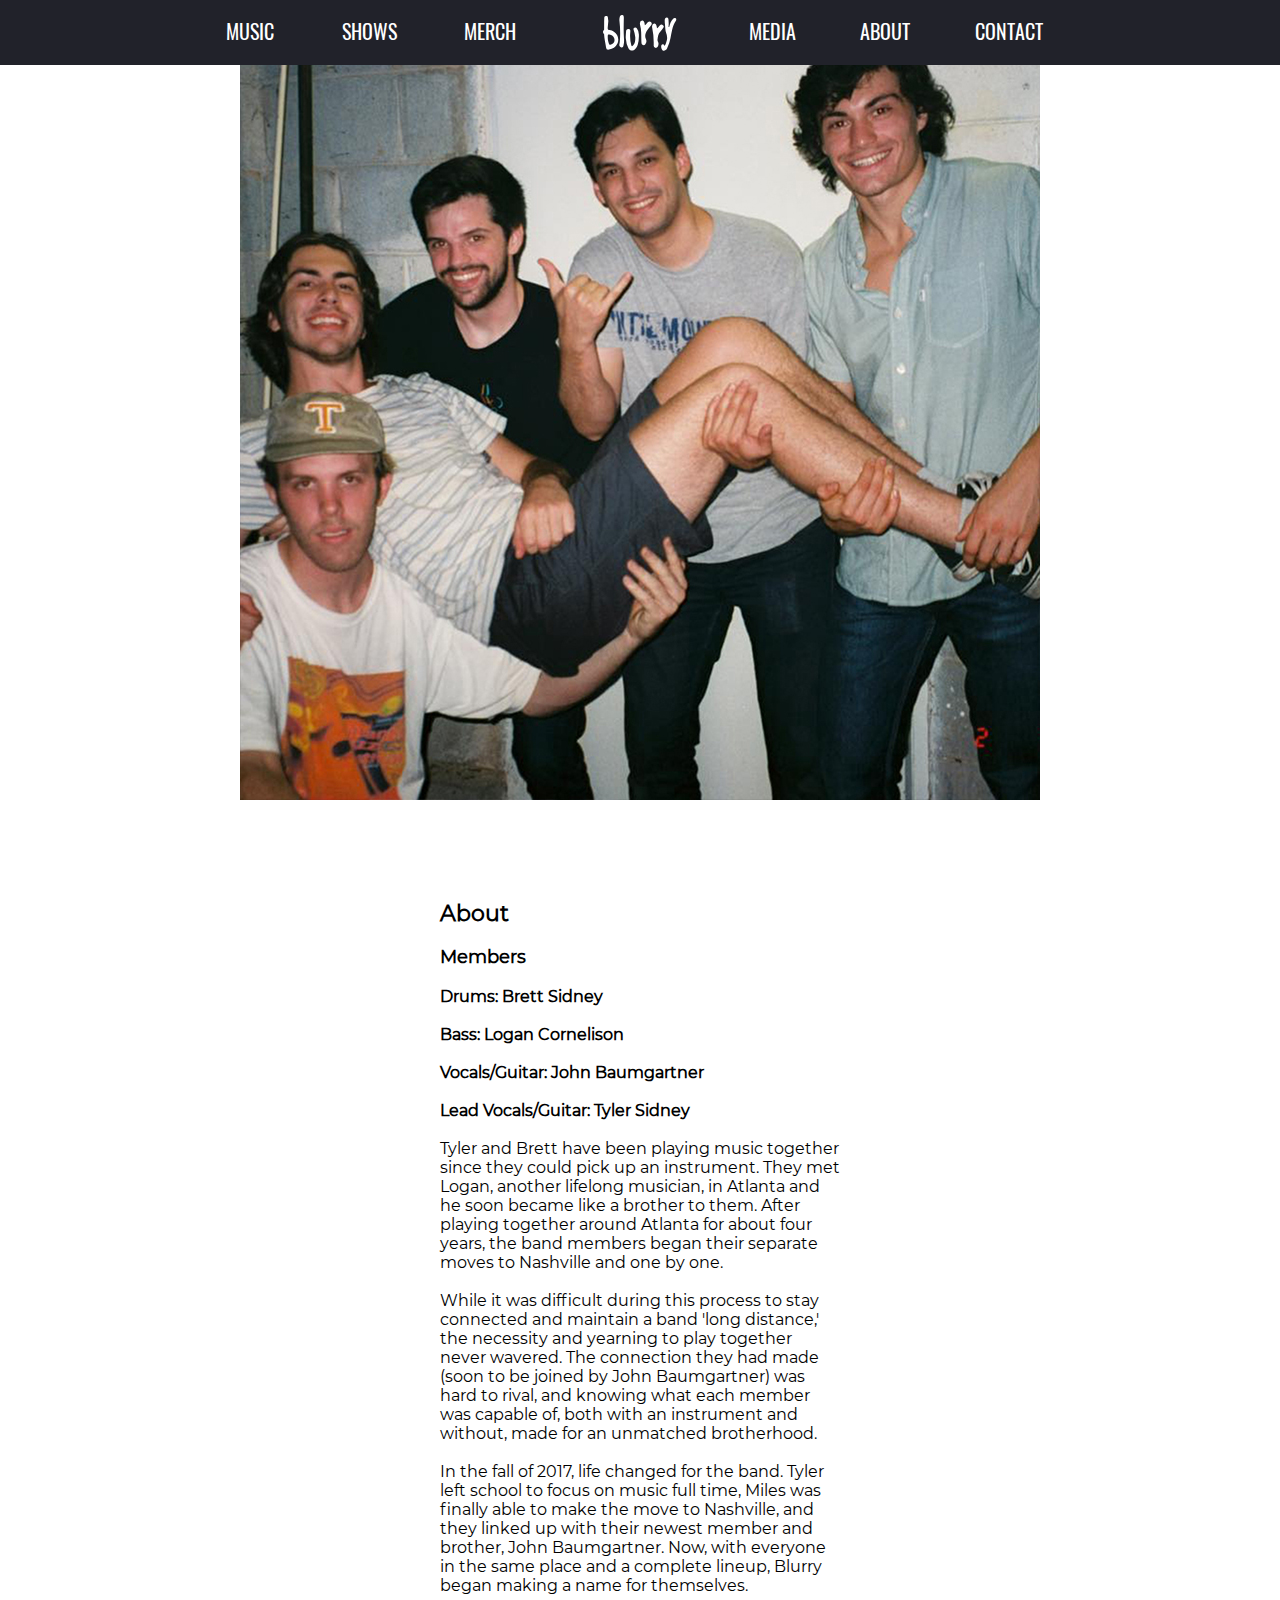
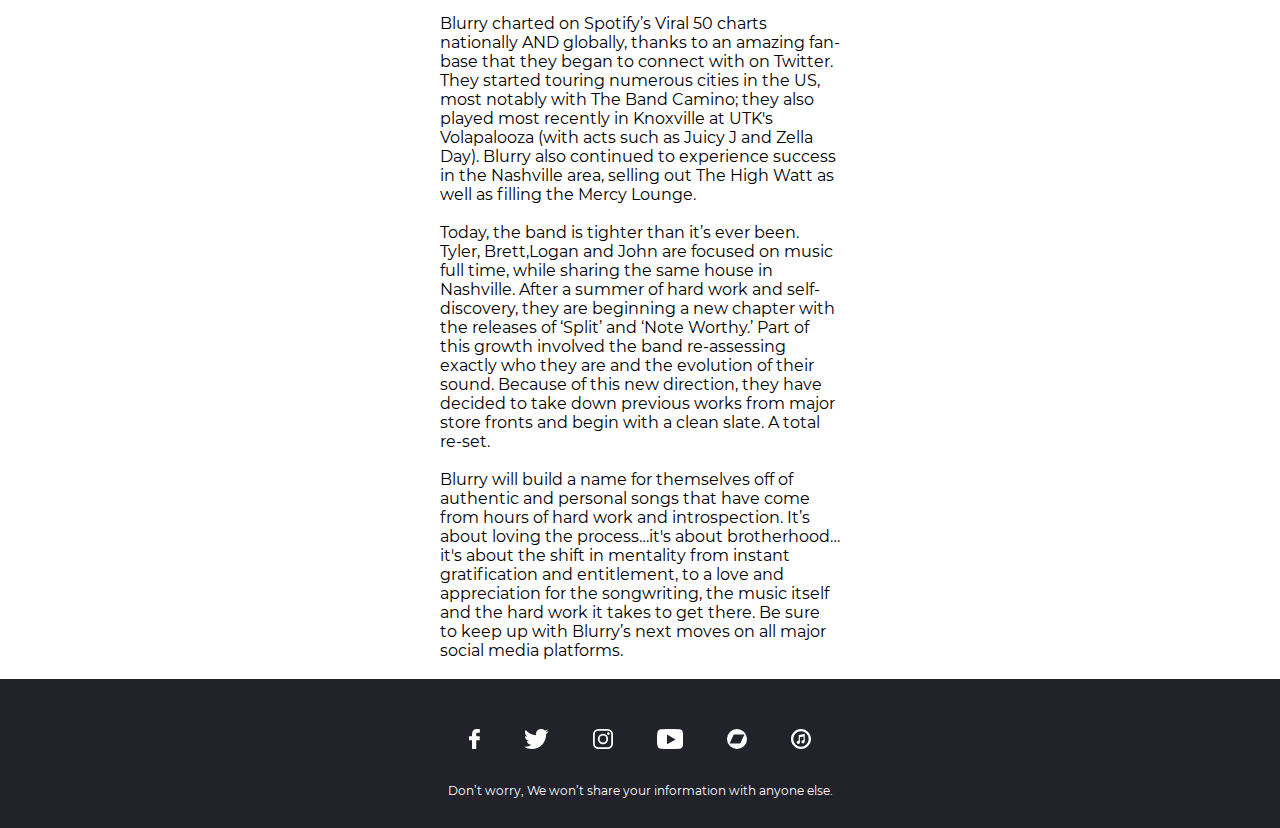
==== about.html @ f3c4423b "JPG" ====
<head>
    <meta charset="utf-8">
    <meta http-equiv="X-UA-Compatible" content="IE=edge">
    <title>BLURRY</title>
    <meta name="description" content="">
    <meta name="viewport" content="width=device-width, initial-scale=1">
    <link rel="stylesheet" href="styleAbout.css">
    <link rel="apple-touch-icon" sizes="180x180" href="/apple-touch-icon.png">
    <link rel="icon" type="image/png" sizes="32x32" href="/favicon-32x32.png">
    <link rel="icon" type="image/png" sizes="16x16" href="/favicon-16x16.png">
    <link rel="manifest" href="/site.webmanifest">
    <link rel="mask-icon" href="/safari-pinned-tab.svg" color="#5bbad5">
    <meta name="msapplication-TileColor" content="#da532c">
    <meta name="theme-color" content="#ffffff">
</head>
<body>
    <div id="shell">
        <div id="navBar">
            <div id="navBarShell">
            <a href="https://blurry.jordancostley.info/">
               <svg xmlns="http://www.w3.org/2000/svg" id="blurryLogo" viewBox="0 0 52.42 25.563">
                <path d="M573.726,54.28c-1.177-.135-1.419-.662-1.35-1.593.116-1.578.287-3.151.451-4.883-.107-.788-.234-1.724-.361-2.661s-.824-.934-1.5-.891a1.094,1.094,0,0,0-1.047,1.124c-.173,2.873-.088,5.753-.123,8.632a1.905,1.905,0,0,0-.033,3.07c.117,3.184.945,6.394,1.423,9.586a1.721,1.721,0,0,0,2.125,1.522,7.633,7.633,0,0,0,5.953-4.06A6.906,6.906,0,0,0,573.726,54.28Zm.588,10.392c-.6.159-.9.009-1.057-.586a19.676,19.676,0,0,1-.689-2.557,16.763,16.763,0,0,1-.175-2.409c-.017-1.91.163-2.039,1.886-1.484a4.144,4.144,0,0,1,2.987,3.749C577.208,63.157,576.293,64.148,574.314,64.672Zm46.712-16.944c-2.532,3.663-2.789,8-3.743,12.155a30,30,0,0,1-2.484,7.59c-.7,1.308-2.115,1.923-3.094,1.375-.928-.52-1.455-2.963-.851-3.925a1.024,1.024,0,0,1,1.891.2c.129.56.357.509.639.079a10.072,10.072,0,0,0,.961-2.5c.185-.656.154-.461.461-1.844a8.946,8.946,0,0,0-.635-4.463c-.7-2.08-.636-4.206-.868-6.314a17.9,17.9,0,0,1-.141-3.129c.057-.849.486-1.619,1.51-1.619.977,0,1.072.838,1.172,1.529.113.781.076,1.582.137,2.372a21.693,21.693,0,0,1-.1,2.4c.011.162-.017.5.286.495.1,0,.221-.3.269-.48.527-1.954,1.053-3.9,2.569-5.387.585-.573,1.279-.927,1.982-.4C621.662,46.375,621.446,47.12,621.026,47.728Zm-26.359,9.967A22.771,22.771,0,0,1,593.8,65a6.867,6.867,0,0,1-1.726,2.881c-1.723,1.691-3.859,1.372-4.963-.841a15.465,15.465,0,0,1-1.725-6.329c-.319-1.431.031-3.393.1-5.352.039-1.2.622-1.976,1.93-1.806,1.389.181,1.147,1.3,1.1,2.215a26.076,26.076,0,0,0,.73,9.341c.09.287.214.712.527.669a1.553,1.553,0,0,0,.835-.585c1.416-1.72,1.52-3.771,1.485-5.875a21.841,21.841,0,0,0-1.183-5.053c-.159-.621-.239-1.322.5-1.678a1.452,1.452,0,0,1,1.868.6A7.074,7.074,0,0,1,594.667,57.695Zm8.756-8.95c.725.665.483,1.366.024,1.984a34.566,34.566,0,0,0-3.185,4.191c-.908,1.735-1.557,3.655-.59,5.717a3.547,3.547,0,0,1-.524,3.887,1.331,1.331,0,0,1-1.518.465,1.5,1.5,0,0,1-1.05-1.2,15.478,15.478,0,0,1-.137-1.75c-.128-3.847.133-7.729-.946-11.5a3.4,3.4,0,0,1-.063-1.285,1.779,1.779,0,0,1,1.6-1.782c.969-.1,1.257.705,1.531,1.437a3.162,3.162,0,0,1,.134.518c.086.46.163.922.244,1.384a3.733,3.733,0,0,0,1.332-1.194,6.843,6.843,0,0,1,.944-1.177A1.606,1.606,0,0,1,603.423,48.745Zm4.56,12.365c-.167,1.073.974,2.081.691,3.317-.143.625-.089,1.267-.612,1.813-.492.513-.947,1.036-1.679.751a1.763,1.763,0,0,1-1.116-1.832c.016-.664,0-1.329,0-1.993a50.386,50.386,0,0,0-1.129-10.724,3.146,3.146,0,0,1,.036-1.357,1.726,1.726,0,0,1,1.394-1.538c.838-.129,1.236.512,1.516,1.159a9.106,9.106,0,0,1,.415,1.47c.062.255.079.522.116.784a6.828,6.828,0,0,0,.753-.616c.417-.448.775-.952,1.2-1.393a1.667,1.667,0,0,1,2.5-.017c.723.587.369,1.237-.052,1.824A18.371,18.371,0,0,1,610.1,55.3C608.446,56.915,608.3,59.07,607.983,61.109ZM584,60.29a13.639,13.639,0,0,1-.344,4.917c-.222.741-.421,1.653-1.531,1.441a1.651,1.651,0,0,1-1.383-2.166,31.027,31.027,0,0,0,.426-4.034,74.161,74.161,0,0,0-.436-13,6.879,6.879,0,0,1,.17-2.2c.19-.994.677-1.881,1.849-1.747,1.142.13,1.112,1.154,1.145,2.02C583.808,50.445,583.645,55.365,584,60.29Z" transform="translate(-569 -43.485)"/>
                </svg>
            </a>
            <div id="desktopMenu">
                <div id="menuLeft">
                    <div id="leftMenuItems">
                            <ul class="menuList">
                                    <a href="music.html"><li>Music</li></a>
                                    <a href="shows.html"><li>Shows</li></a>
                                    <a href="merch.html"><li>Merch</li></a>
                                </ul>
                            </div>
                        </div>
                        <div id="logoSpace">.</div>
                        <div id="menuRight">
                            <ul class="menuList">
                            <a href="media.html"><li>Media</li></a>
                            <a href="about.html"><li>About</li></a>
                            <a href="contact.html"><li>Contact</li></a>
                            </ul>
                </div>
                <div id="mobileMenu">
                    <div id="line1"></div>
                    <div id="line2"></div>
                    <div id="line3"></div>
                </div>
                <div id="mobileMenuLinks">
                    <ul class="menuListM" id="menuListMobile">
                            <a href="music.html"><li>Music</li></a>
                            <a href="shows.html"><li>Shows</li></a>
                            <a href="merch.html"><li>Merch</li></a>
                            <a href="media.html"><li>Media</li></a>
                            <a href="about.html"><li>About</li></a>
                            <a href="contact.html" id="menuBottom"><li>Contact</li></a>
                    </ul>
                </div>
                </div>
            </div>
        </div>
        <img src="images/social_6.jpg" id="aboutPhoto">
        <div id="aboutSection">
          <h1>About</h1>
          <br>
          <h2>Members</h2>
          <br>
          <h3>Drums: Brett Sidney</h3>
          <br>
          <h3>Bass: Logan Cornelison</h3>
          <br>
          <h3>Vocals/Guitar: John Baumgartner</h3>
          <br>
          <h3>Lead Vocals/Guitar: Tyler Sidney</h3>
          <br>
          <p>Tyler and Brett have been playing music together since they could pick up an instrument. They met Logan, another lifelong musician, in Atlanta and he soon became like a brother to them. After playing together around Atlanta for about four years, the band members began their separate moves to Nashville and one by one.</p>
          <br>
          <p>While it was difficult during this process to stay connected and maintain a band 'long distance,' the necessity and yearning to play together never wavered. The connection they had made (soon to be joined by John Baumgartner) was hard to rival, and knowing what each member was capable of, both with an instrument and without, made for an unmatched brotherhood.</p>
          <br>
          <p>In the fall of 2017, life changed for the band. Tyler left school to focus on music full time, Miles was finally able to make the move to Nashville, and they linked up with their newest member and brother, John Baumgartner. Now, with everyone in the same place and a complete lineup, Blurry began making a name for themselves.</p>
          <br>
          <p>Blurry charted on Spotify’s Viral 50 charts nationally AND globally, thanks to an amazing fan-base that they began to connect with on Twitter. They started touring numerous cities in the US, most notably with The Band Camino; they also played most recently in Knoxville at UTK's Volapalooza (with acts such as Juicy J and Zella Day). Blurry also continued to experience success in the Nashville area, selling out The High Watt as well as filling the Mercy Lounge.
</p>
          <br>
          <p>Today, the band is tighter than it’s ever been. Tyler, Brett,Logan and John are focused on music full time, while sharing the same house in Nashville. After a summer of hard work and self-discovery, they are beginning a new chapter with the releases of ‘Split’ and ‘Note Worthy.’ Part of this growth involved the band re-assessing exactly who they are and the evolution of their sound.  Because of this new direction, they have decided to take down previous works from major store fronts and begin with a clean slate. A total re-set.</p>
          <br>
          <p>Blurry will build a name for themselves off of authentic and personal songs that have come from hours of hard work and introspection. It’s about loving the process…it's about brotherhood…it's about the shift in mentality from instant gratification and entitlement, to a love and appreciation for the songwriting, the music itself and the hard work it takes to get there. Be sure to keep up with Blurry’s next moves on all major social media platforms.</p>
          <br>
        </div>
        <div id="footerSection">
            <div id="footerSocials">
                <a href="https://www.facebook.com/blurryboysatl/" target="_blank"><svg id="afa76f82-62f0-4f46-834d-415ce65c0c6b" data-name="Capa 1" xmlns="http://www.w3.org/2000/svg" viewBox="0 0 51.97 96.12"><title>facebook-logo</title><path d="M72.09,0,59.62,0c-14,0-23,9.28-23,23.66v10.9H24a2,2,0,0,0-2,2V52.33a2,2,0,0,0,2,2H36.57V94.16a2,2,0,0,0,2,2H54.88a2,2,0,0,0,2-2V54.29H71.5a2,2,0,0,0,2-2V36.52a2,2,0,0,0-2-2H56.84V25.32c0-4.45,1.06-6.7,6.85-6.7h8.4a2,2,0,0,0,2-2V2A2,2,0,0,0,72.09,0Z" transform="translate(-22.08)" fill="#fff"/></svg></a>
                <a href="https://twitter.com/blurryboysatl" target="_blank"><svg id="e661186b-d36e-4428-8019-eec3c278ddd9" data-name="Capa 1" xmlns="http://www.w3.org/2000/svg" viewBox="0 0 612 497.12"><title>twitter-logo</title><path d="M612,116.26A250.68,250.68,0,0,1,539.91,136,126.08,126.08,0,0,0,595.1,66.62,253.14,253.14,0,0,1,515.32,97.1,125.64,125.64,0,0,0,301.39,211.56,356.45,356.45,0,0,1,42.64,80.39,125.69,125.69,0,0,0,81.5,248a125.55,125.55,0,0,1-56.87-15.76v1.57a125.67,125.67,0,0,0,100.69,123.1,127.09,127.09,0,0,1-33.08,4.4A120.54,120.54,0,0,1,68.61,359a125.6,125.6,0,0,0,117.25,87.19A251.93,251.93,0,0,1,29.94,499.8,266.58,266.58,0,0,1,0,498.07a354.82,354.82,0,0,0,192.44,56.49c231,0,357.19-191.29,357.19-357.19l-.42-16.25A250.81,250.81,0,0,0,612,116.26Z" transform="translate(0 -57.44)" fill="#fff"/></svg></a>
                <a href="https://instagram.com/blurryboysatl/" target="_blank"><svg id="acf920f9-8a51-49e1-b524-5eb5b66f9adf" data-name="Layer 1" xmlns="http://www.w3.org/2000/svg" viewBox="0 0 169.06 169.06"><title>instagram-logo</title><path d="M122.41,0H46.65A46.71,46.71,0,0,0,0,46.65v75.76a46.71,46.71,0,0,0,46.65,46.65h75.76a46.71,46.71,0,0,0,46.65-46.65V46.65A46.71,46.71,0,0,0,122.41,0Zm31.65,122.41a31.69,31.69,0,0,1-31.65,31.65H46.65A31.69,31.69,0,0,1,15,122.41V46.65A31.69,31.69,0,0,1,46.65,15h75.76a31.69,31.69,0,0,1,31.65,31.65v75.76Z" fill="#fff"/><path d="M84.53,41a43.56,43.56,0,1,0,43.56,43.56A43.61,43.61,0,0,0,84.53,41Zm0,72.12a28.56,28.56,0,1,1,28.56-28.56A28.59,28.59,0,0,1,84.53,113.09Z" fill="#fff"/><path d="M129.92,28.25a11,11,0,1,0,7.78,3.22A11,11,0,0,0,129.92,28.25Z" fill="#fff"/></svg></a>
                <a href="https://www.youtube.com/channel/UCrmig-Z3w6P5VohnveE6IrQ" target="_blank"><svg id="bd2797b0-b2f4-4f4b-a3dd-3779425bf911" data-name="e94263f6-17eb-4657-9e86-63453c542a6c" xmlns="http://www.w3.org/2000/svg" viewBox="0 0 512 388.37"><title>youtube-logo</title><path d="M506.7,83.91v0s-5.29-37.95-20.3-54.73C467,7.06,444.91,7.06,435.2,6.21,363.7.89,256,0,256,0S148.3.89,76.8,6.21C67.09,7.1,45,8,25.6,29.21,9.71,45.91,5.3,83.86,5.3,83.86s-5.3,45-5.3,90v41.49c0,45,5.3,89.16,5.3,89.16s5.29,37.95,20.3,54.73c19.42,22.07,45,21.18,56.5,23.83,40.6,4.41,173.9,5.3,173.9,5.3s107.7,0,179.2-6.18c9.71-.88,31.78-1.77,51.2-22.95,15-16.78,20.3-54.73,20.3-54.73s5.3-45,5.3-89.16V173.91C512,128.91,506.7,83.91,506.7,83.91ZM194.21,296.61V105.05l167.72,98Z" transform="translate(0 0)" fill="#fff"/></svg></a>
                <a href="https://blurrry.bandcamp.com/" target="_blank"><svg id="eac2c8cf-2ed1-47a2-ae08-e6fddf9d1c9d" data-name="Capa 1" xmlns="http://www.w3.org/2000/svg" viewBox="0 0 97.75 97.75"><title>bandcamp-logo</title><path d="M48.88,0A48.88,48.88,0,1,0,97.75,48.88,48.87,48.87,0,0,0,48.88,0ZM64.83,70.86H12.59l20.32-44H85.16Z" fill="#fff"/></svg></a>
                <a href="https://itunes.apple.com/us/artist/blurry/492459855" target="_blank"><svg id="f992684a-ef6f-44df-9962-8ce8a8aa942b" data-name="Layer 1" xmlns="http://www.w3.org/2000/svg" viewBox="0 0 305 305"><title>itunes-logo</title><path d="M109.59,230a26.56,26.56,0,0,0,3.2-.2,27.16,27.16,0,0,0,23.57-28.56v-.07a3.13,3.13,0,0,0,0-.44v-76.2l55-10.23v56.22a25.15,25.15,0,0,0-9.17-.51,27.16,27.16,0,0,0-23.59,28.63,24.37,24.37,0,0,0,24.48,22.71,25.14,25.14,0,0,0,3.23-.21,27.18,27.18,0,0,0,23.58-28.62v-.07a2.43,2.43,0,0,0,0-.38V78l0-.28a2.5,2.5,0,0,0-1.12-2.28,2.53,2.53,0,0,0-1.93-.36h0l-87,14.85a2.5,2.5,0,0,0-2.08,2.46v86.8a25.18,25.18,0,0,0-9.17-.52A27.11,27.11,0,0,0,85.08,207.3,24.4,24.4,0,0,0,109.59,230Z" fill="#fff"/><path d="M152.5,305C236.59,305,305,236.59,305,152.5S236.59,0,152.5,0,0,68.41,0,152.5,68.41,305,152.5,305Zm0-270A117.5,117.5,0,1,1,35,152.5,117.63,117.63,0,0,1,152.5,35Z" fill="#fff"/></svg></a>
            </div>
            <p>Don’t worry, We won’t share your information with anyone else.</p>
        </div>
    </div>
</body>
<script type="text/javascript">
    var menuClick = document.getElementById("mobileMenu");
    menuClick.style.cursor = 'pointer';
    menuClick.onclick = mobileMenu;

    function mobileMenu() {
        var menuButton = document.getElementById("menuListMobile");
        //Move in Menu
        if (menuButton.style.transform === "translateX(0%)") {
            menuButton.style.transform = "translateX(100%)";
        } else {
            menuButton.style.transform = "translateX(0%)";
        }
        //Burger animation
        menuClick.classList.toggle('toggle');
        }
</script>
</html>
---- styleAbout.css ----
@charset "UTF-8";
@font-face {
    font-family: Oswald-Regular;
    font-weight: 100;
    src: url('Oswald-Regular.ttf');
}
@font-face {
    font-family: Oswald-Light;
    font-weight: 100;
    src: url('Oswald-Light.ttf');
}
@font-face {
    font-family: Oswald-Medium;
    font-weight: 100;
    src: url('Oswald-Medium.ttf');
}
@font-face {
    font-family: Oswald-MediumItalic;
    font-weight: 100;
    src: url('Oswald-MediumItalic.ttf');
}
@font-face {
    font-family: Oswald-SemiBold;
    font-weight: 100;
    src: url('Oswald-SemiBold.ttf');
}
@font-face {
    font-family: Oswald-ExtraLight;
    font-weight: 100;
    src: url('Oswald-ExtraLight.ttf');
}
@font-face {
    font-family: Oswald-Bold;
    font-weight: 100;
    src: url('Oswald-Bold.ttf');
}
@font-face {
    font-family: Oswald-Heavy;
    font-weight: 100;
    src: url('Oswald-Heavy.ttf');
}
@font-face {
    font-family: Montserrat-Light;
    font-weight: 100;
    src: url('Montserrat-Light.ttf');
}
@font-face {
    font-family: Montserrat-Regular;
    font-weight: 100;
    src: url('Montserrat-Regular.ttf');
}
@font-face {
    font-family: Montserrat-Medium;
    font-weight: 100;
    src: url('Montserrat-Medium.ttf');
}
* {
    margin: 0;
    padding: 0;
    border: 0;
    outline: 0;
    font-size:100%;
    vertical-align: baseline;
    background: transparent;
    text-align: center;
    font-family: Montserrat-Regular, sans-serif;
    transition: .5s;
}
body {
    background-color: white;
    overflow-x: hidden;
}
::selection {
    background: #606E7D;
}
::-moz-selection {
    background: #606E7D;
}
#shell {
    width: 100%;
    height: 100%;
}
/*------------Desktop------------*/
/*------Nav Bar------*/
#navBar {
    width: 100vw;
    height: 65px;
    background-color: #21222A;
    position: fixed;
    top: 0;
    z-index: 99;
}
#navBarShell {
    width: 70%;
    margin-left: auto;
    margin-right: auto;
}
#blurryLogo {
    height: 55%;
    margin-top: 15px;
    fill: white;
    transition: .05s;
}
#blurryLogo:hover {
    fill: #AE8862;
    transition: .05s;
    cursor: pointer;
}
#desktopMenu {
    width: 100%;
    margin-top: -35px;
}
#mobileMenuLinks {
    display: none;
}
.menuList {
    display: flex;
    justify-content: space-around;
    align-items: center;
}
.menuList a {
    text-decoration: none;
}
.menuList li:hover {
    color: #AE8862;
}
.menuList li {
    list-style: none;
    display: inline;
    color: white;
    font-family: Oswald-Regular,sans-serif;
    font-size: 1.25em;
    text-transform: uppercase;
}
#menuLeft {
    float: left;
    width: 40%;
}
#logoSpace {
    width: 13vw;
    opacity: 0;
    float: left
}
#menuRight {
    width: 40%;
    float: left;
}
/*------Mobile Nav------*/
#mobileMenu {
    display: none;
}
#mobileMenu div {
    width: 25px;
    height: 3px;
    background-color: white;
    margin: 5px;
}
.toggle #line1 {
    transform: rotate(-45deg) translate(-5px,6px);
}
.toggle #line2 {
    opacity: 0;
    transition: .25s;
}
.toggle #line3 {
    transform: rotate(45deg) translate(-5px,-6px);
}
/*------Footer------*/
#footerSection {
    background-color: #21222A;
    width: 100%;
}
#footerSocials {
    width: 85%;
    margin-left: auto;
    margin-right: auto;
    padding-top: 50px;
    padding-bottom: 30px;
}
#footerSocials a svg {
    height: 20px;
    margin: 0 20px;
}
#footerSection p {
    color: white;
    font-size: .75em;
    padding-bottom: 30px;
}
@media screen and (max-width: 1150px) and (min-width: 880px) {
    /*------Nav Bar------*/
    .menuList li {
        font-size: 1em;
    }
    #desktopMenu {
        margin-top: -30px;
    }
}
@media screen and (max-width: 725px) {
#desktopMenu {
    margin-top: -30px;
}
.menuList li {
    font-size: 1em;
}
#listenNow {
    width: 210px;
}
.showItemContainer {
    width: 80%;
}
}
@media screen and (max-width: 600px) {
.menuList {
    display: none;
}
#mobileMenuLinks {
     display: flex;
}
#navBar {
    height: 8vh;
    width: 100%;
    z-index: 99;
}
#mobileMenu {
    position: absolute;
    display: inline-block;
    right: 10vw;
}
#menuBottom {
    margin-bottom: 35px;;
}
.menuListM {
    position: absolute;
    height: 92vh;
    width: 60vw;
    right:0px;
    top: 8vh;
    background-color: #21222A;
    display: flex;
    flex-direction: column;
    justify-content: space-around;
    transform: translateX(100%);
}
.menuListM li {
    font-size: 1em;
    list-style: none;
    color: white;
    font-family: Oswald-Regular,sans-serif;
    text-transform: uppercase;
    padding: 20px;
}
.menuListM a {
     text-decoration: none;
     padding: 20px;
}
#footerSocials a svg {
    margin: 0 10px;
}
}
@media screen and (max-width: 485px) {
#footerSection p {
    width: 90%;
    margin-left: auto;
    margin-right: auto;
}
}

#aboutSection{
  width: 400px;
  margin-left: auto;
  margin-right: auto;
  margin-top: 100px;
}

#aboutSection h1{
text-align: left;
font-size: 22px;
}

#aboutSection h2{
text-align: left;
font-size: 18px;
}

#aboutSection h3{
  text-align: left;
  font-size: 16px;
}

#aboutSection p{
  text-align: left;
}

#aboutPhoto{
  
}
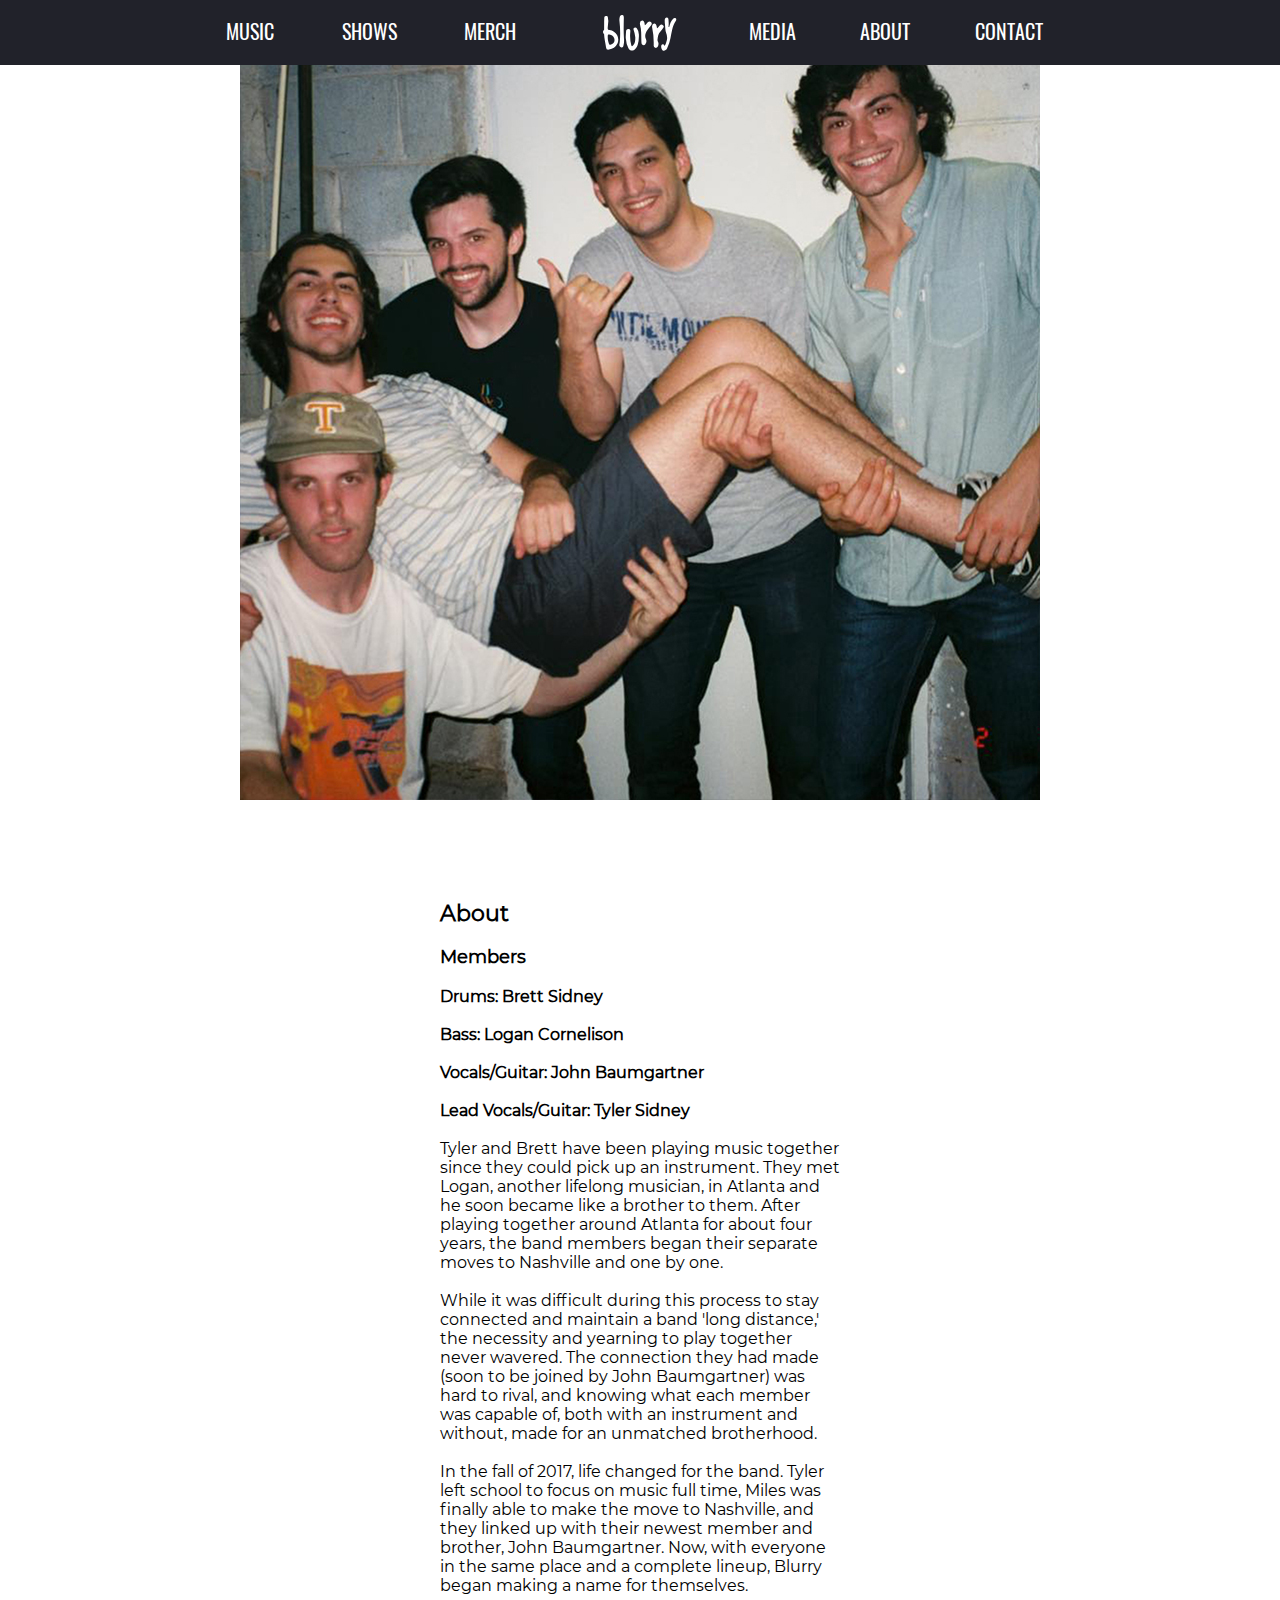
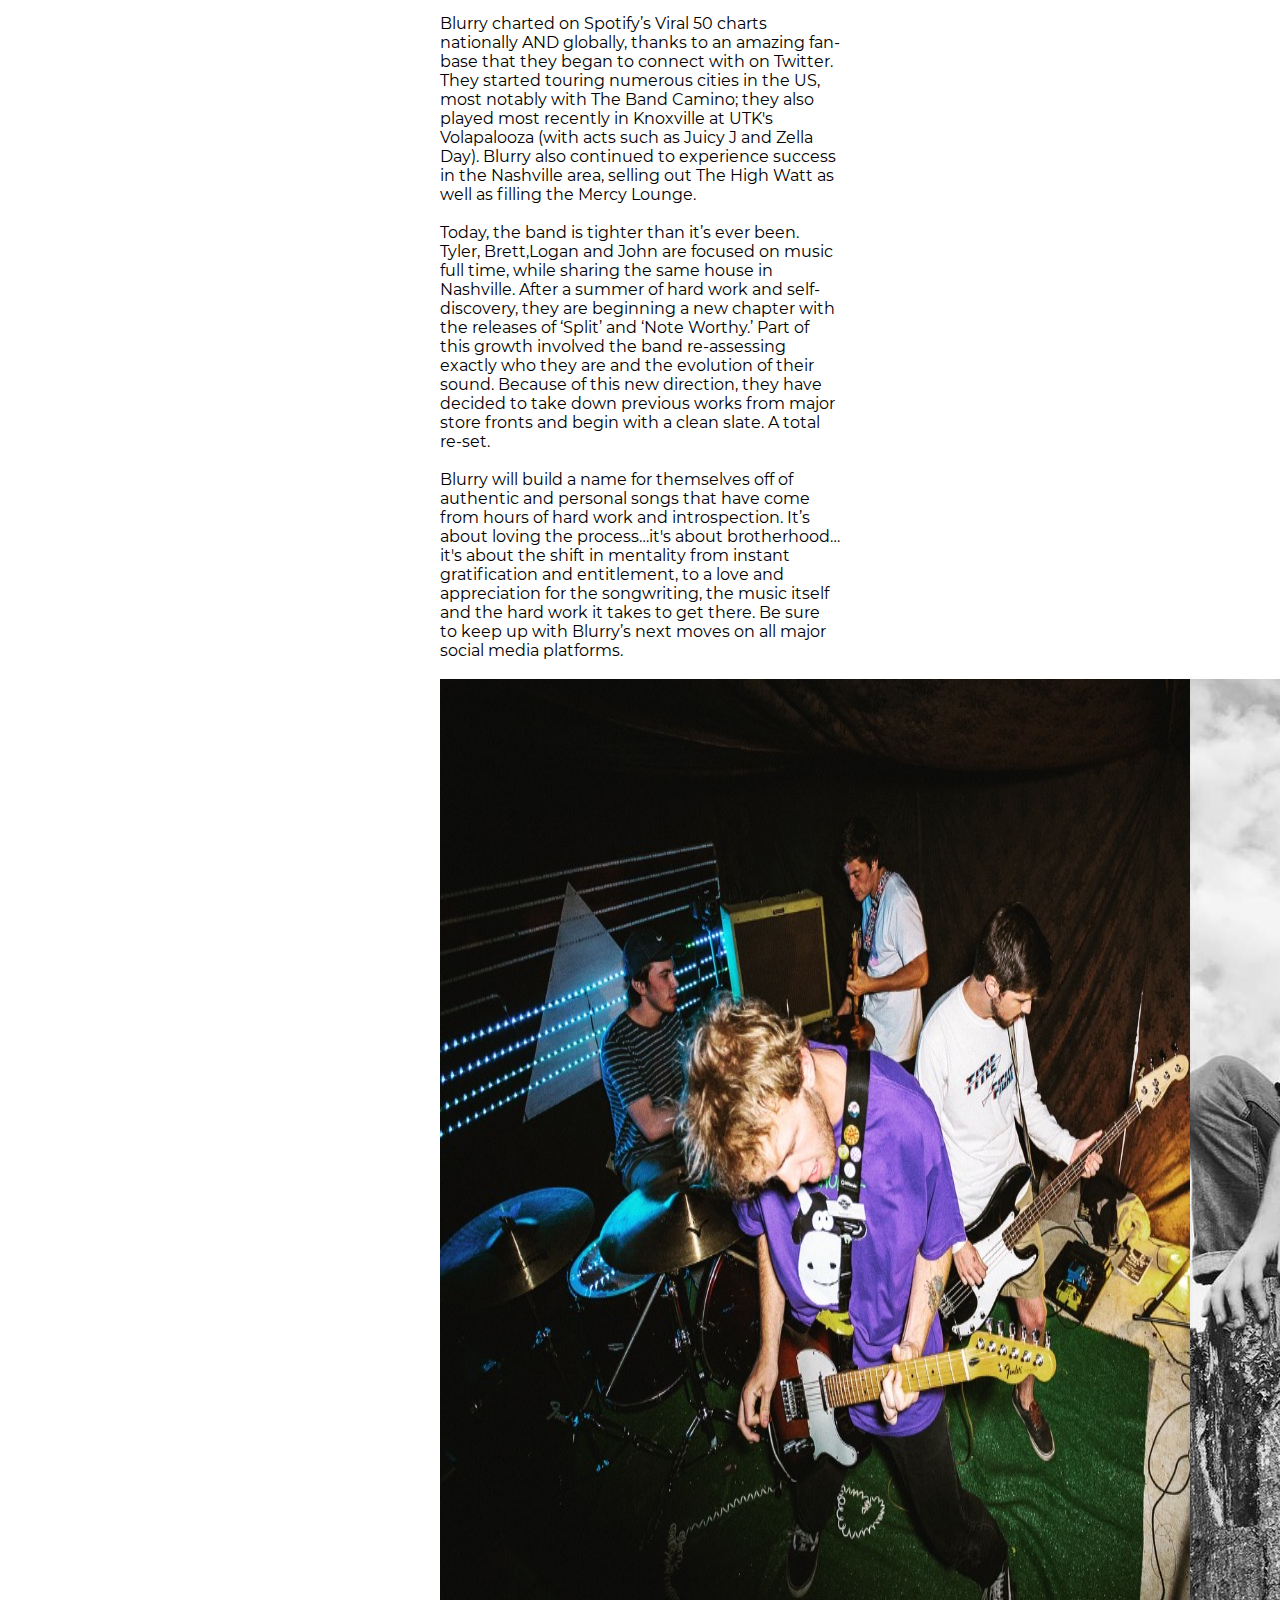
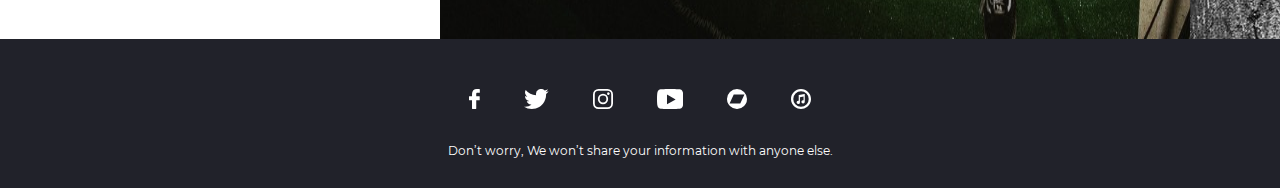
==== commit 63949ceb: "about" ====
--- a/about.html
+++ b/about.html
@@ -58,8 +58,10 @@
                 </div>
             </div>
         </div>
-        <img src="images/social_6.jpg" id="aboutPhoto">
-        <div id="aboutSection">
+          <div id="aboutPhoto">
+           <img src="images/social_6.jpg" class="aboutPhoto">
+          </div>
+         <div id="aboutSection">
           <h1>About</h1>
           <br>
           <h2>Members</h2>
@@ -85,6 +87,10 @@
           <br>
           <p>Blurry will build a name for themselves off of authentic and personal songs that have come from hours of hard work and introspection. It’s about loving the process…it's about brotherhood…it's about the shift in mentality from instant gratification and entitlement, to a love and appreciation for the songwriting, the music itself and the hard work it takes to get there. Be sure to keep up with Blurry’s next moves on all major social media platforms.</p>
           <br>
+          <div class="acompanyingImages">
+            <img src="images/media_image7.jpg" id="">
+            <img src="images/blackandwhite.jpg" id="">
+          </div>
         </div>
         <div id="footerSection">
             <div id="footerSocials">
--- a/styleAbout.css
+++ b/styleAbout.css
@@ -292,5 +292,11 @@
 }
 
 #aboutPhoto{
-  
-}
+
+}
+
+.acompanyingImages{
+  display: flex;
+  width: 50%;
+
+}
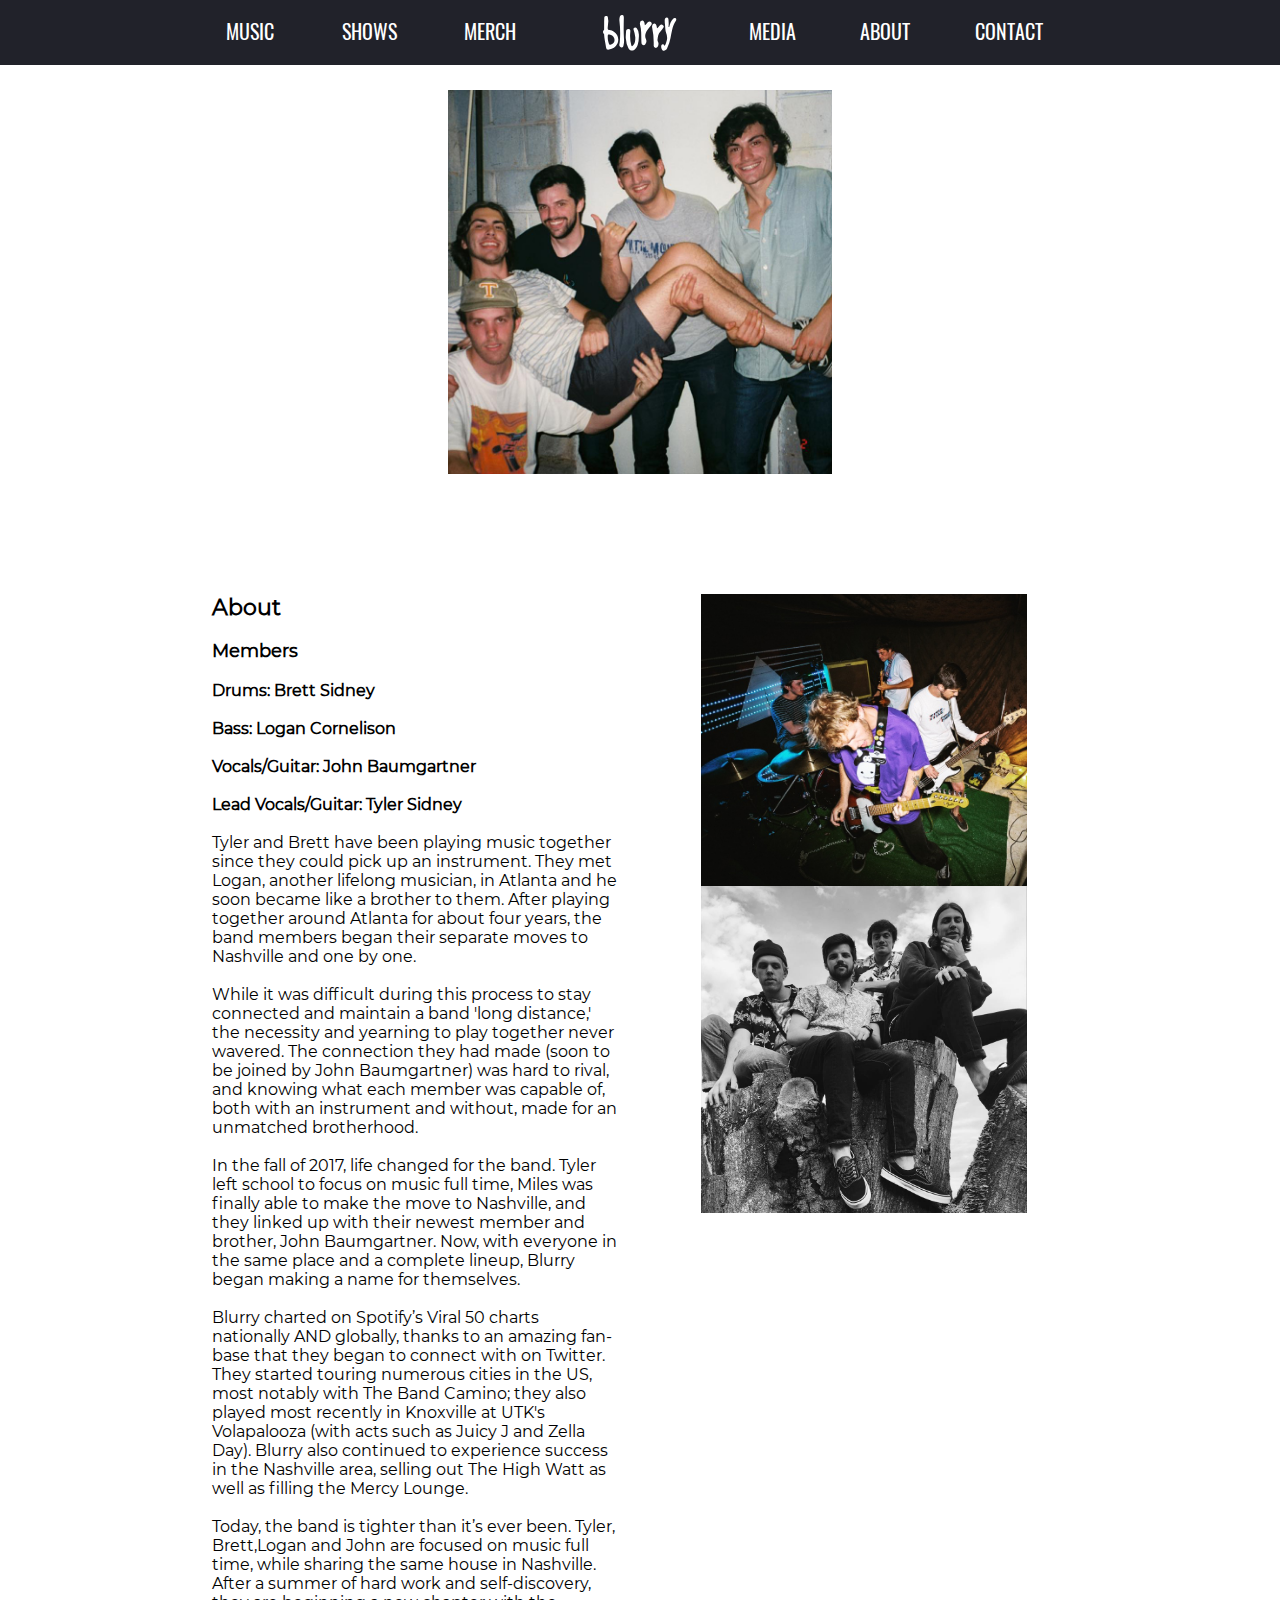
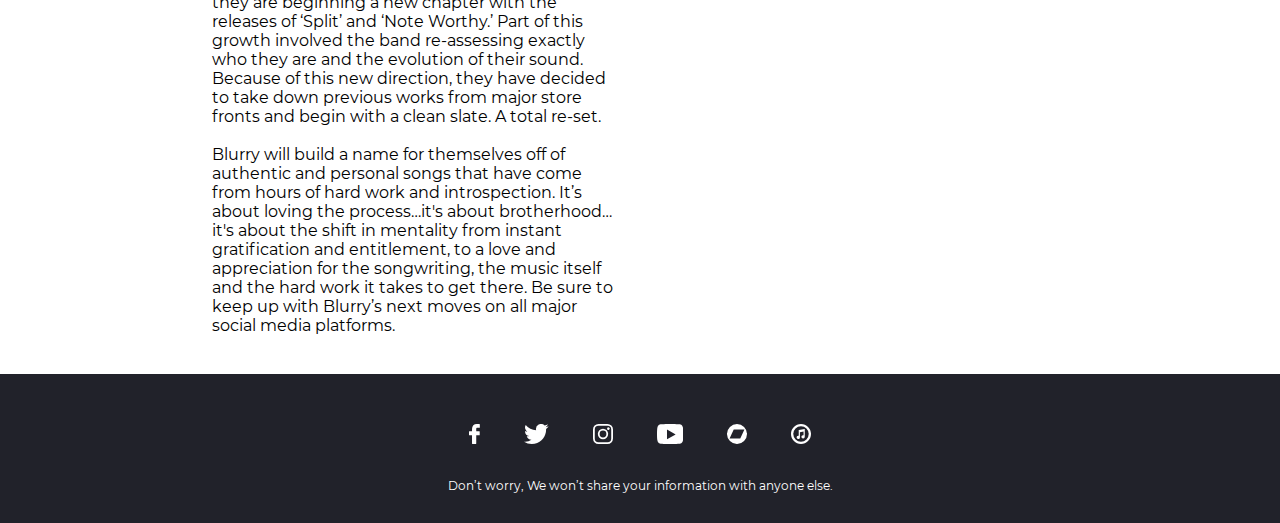
==== commit 37ad8c4b: "flexbox stuff" ====
--- a/about.html
+++ b/about.html
@@ -59,9 +59,10 @@
             </div>
         </div>
           <div id="aboutPhoto">
-           <img src="images/social_6.jpg" class="aboutPhoto">
+           <img src="images/social_6.jpg">
           </div>
          <div id="aboutSection">
+            <div id="aboutText">
           <h1>About</h1>
           <br>
           <h2>Members</h2>
@@ -87,9 +88,10 @@
           <br>
           <p>Blurry will build a name for themselves off of authentic and personal songs that have come from hours of hard work and introspection. It’s about loving the process…it's about brotherhood…it's about the shift in mentality from instant gratification and entitlement, to a love and appreciation for the songwriting, the music itself and the hard work it takes to get there. Be sure to keep up with Blurry’s next moves on all major social media platforms.</p>
           <br>
+        </div>
           <div class="acompanyingImages">
-            <img src="images/media_image7.jpg" id="">
-            <img src="images/blackandwhite.jpg" id="">
+            <img src="images/media_image7.jpg">
+            <img src="images/blackandwhite.jpg">
           </div>
         </div>
         <div id="footerSection">
--- a/styleAbout.css
+++ b/styleAbout.css
@@ -165,6 +165,7 @@
 .toggle #line3 {
     transform: rotate(45deg) translate(-5px,-6px);
 }
+
 /*------Footer------*/
 #footerSection {
     background-color: #21222A;
@@ -266,37 +267,44 @@
 }
 
 #aboutSection{
-  width: 400px;
-  margin-left: auto;
-  margin-right: auto;
-  margin-top: 100px;
-}
-
+    width: 70%;
+    margin-left: auto;
+    margin-right: auto;
+    margin-top: 100px;
+    display: flex;
+    flex-wrap: wrap;
+}
 #aboutSection h1{
 text-align: left;
 font-size: 22px;
 }
-
 #aboutSection h2{
 text-align: left;
 font-size: 18px;
 }
-
 #aboutSection h3{
   text-align: left;
   font-size: 16px;
 }
-
 #aboutSection p{
   text-align: left;
 }
-
-#aboutPhoto{
-
-}
-
-.acompanyingImages{
-  display: flex;
-  width: 50%;
-
-}
+#aboutText {
+    padding: 20px;
+    flex-basis: 45%;
+    flex-grow: 2;
+}
+.acompanyingImages {
+    padding: 20px;
+    flex-basis: 45%;
+    flex-grow: 2;
+}
+.acompanyingImages img {
+    width: 80%;
+}
+#aboutPhoto {
+    padding-top: 10vh;
+}
+#aboutPhoto img {
+    width: 30vw;
+}
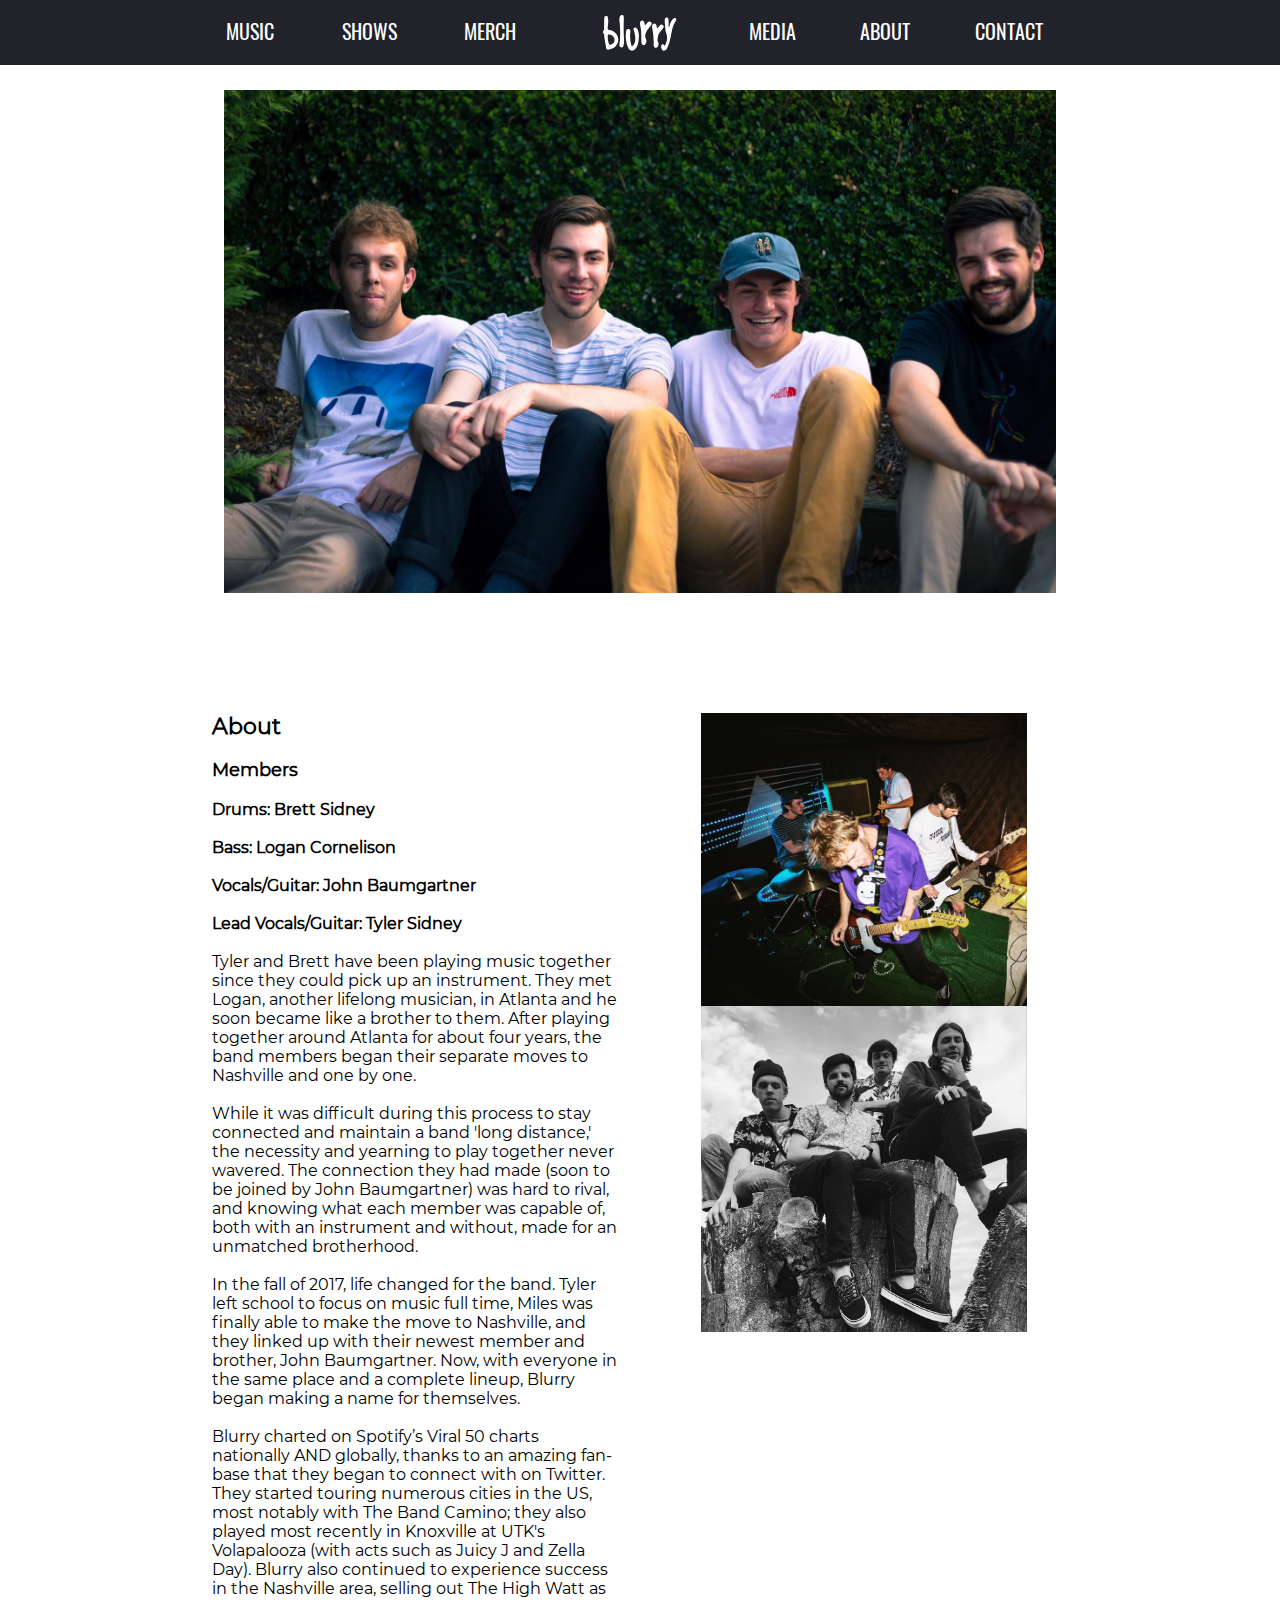
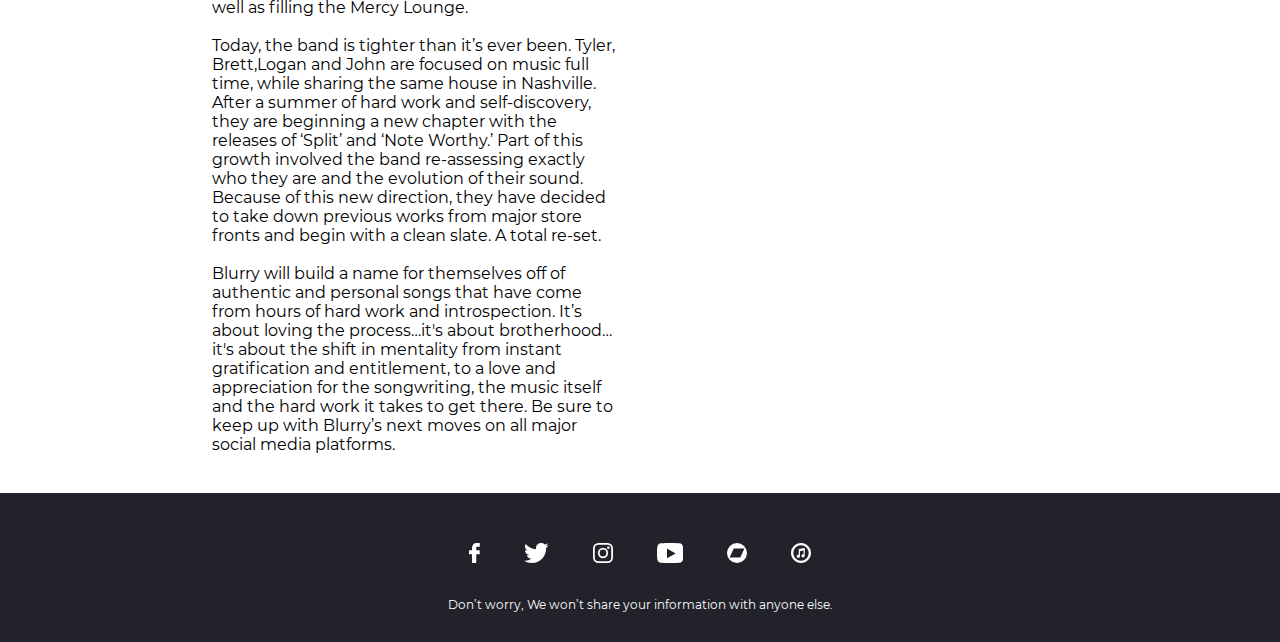
==== commit c9b9af0e: "image change" ====
--- a/about.html
+++ b/about.html
@@ -59,7 +59,7 @@
             </div>
         </div>
           <div id="aboutPhoto">
-           <img src="images/social_6.jpg">
+           <img src="images/bushes.jpg">
           </div>
          <div id="aboutSection">
             <div id="aboutText">
--- a/styleAbout.css
+++ b/styleAbout.css
@@ -304,7 +304,9 @@
 }
 #aboutPhoto {
     padding-top: 10vh;
+    width: 65%;
+    margin: 0 auto 0 auto;
 }
 #aboutPhoto img {
-    width: 30vw;
-}
+    width: 100%;
+}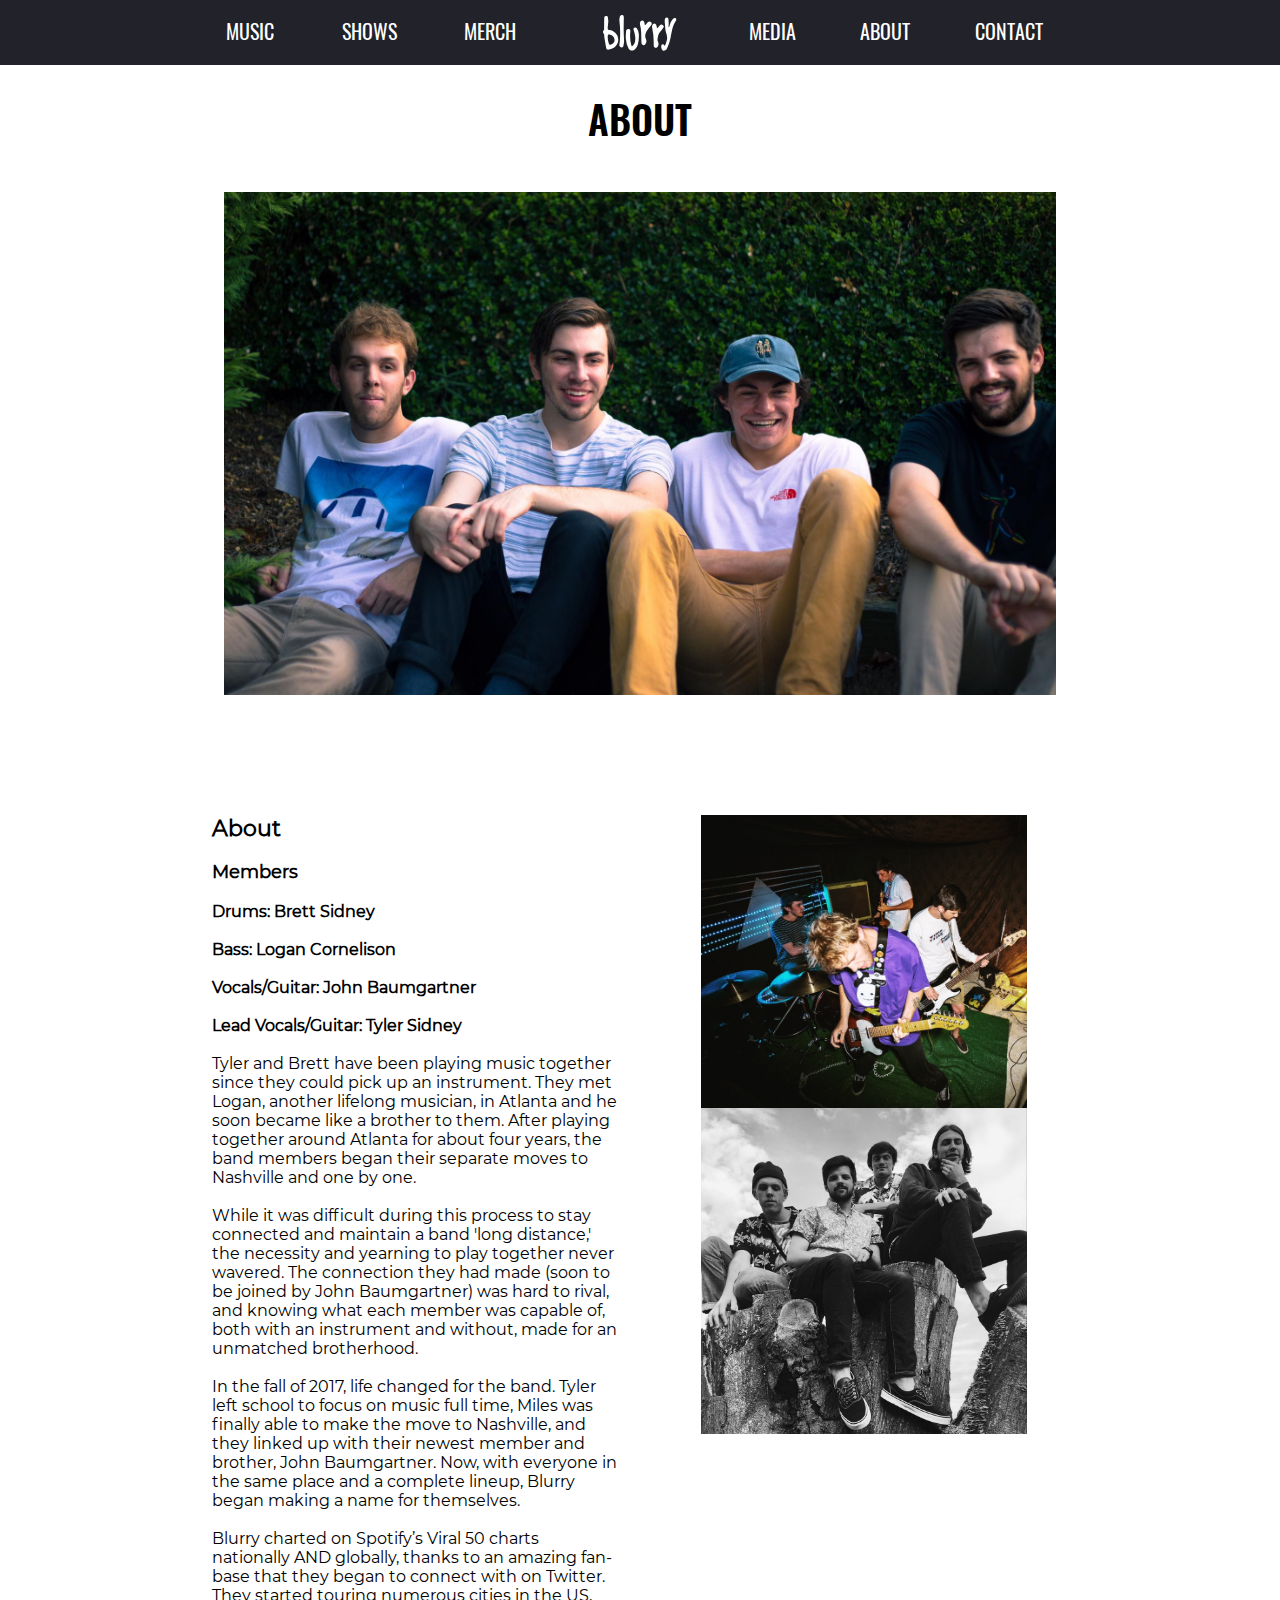
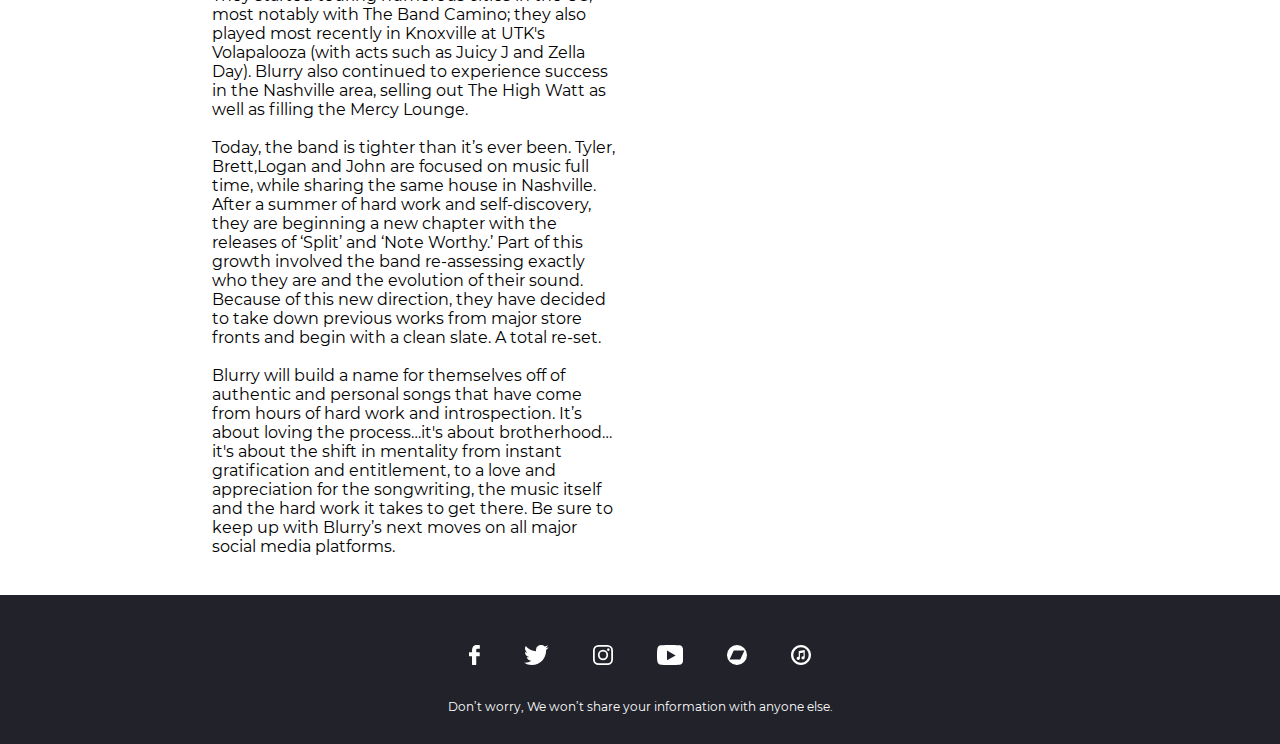
==== commit ce2d526c: "title" ====
--- a/about.html
+++ b/about.html
@@ -59,6 +59,7 @@
             </div>
         </div>
           <div id="aboutPhoto">
+            <h2>ABOUT</h2>
            <img src="images/bushes.jpg">
           </div>
          <div id="aboutSection">
--- a/styleAbout.css
+++ b/styleAbout.css
@@ -188,12 +188,20 @@
     padding-bottom: 30px;
 }
 @media screen and (max-width: 1150px) and (min-width: 880px) {
-    /*------Nav Bar------*/
-    .menuList li {
-        font-size: 1em;
-    }
-    #desktopMenu {
-        margin-top: -30px;
+/*------Nav Bar------*/
+.menuList li {
+    font-size: 1em;
+}
+#desktopMenu {
+    margin-top: -30px;
+}
+#aboutPhoto h2 {
+    font-size: 5vw;
+}
+}
+@media screen and (max-width: 880px) {
+    #aboutPhoto h2 {
+        font-size: 5vw;
     }
 }
 @media screen and (max-width: 725px) {
@@ -208,6 +216,9 @@
 }
 .showItemContainer {
     width: 80%;
+}
+#aboutPhoto h2 {
+    font-size: 6vw;
 }
 }
 @media screen and (max-width: 600px) {
@@ -257,9 +268,15 @@
 #footerSocials a svg {
     margin: 0 10px;
 }
+#aboutPhoto h2 {
+    font-size: 7vw;
+}
 }
 @media screen and (max-width: 485px) {
-#footerSection p {
+    #aboutPhoto h2 {
+        font-size: 8.5vw;
+    }
+    #footerSection p {
     width: 90%;
     margin-left: auto;
     margin-right: auto;
@@ -309,4 +326,9 @@
 }
 #aboutPhoto img {
     width: 100%;
+}
+#aboutPhoto h2 {
+    font-family: Oswald-SemiBold, sans-serif;
+    font-size: 3vw;
+    padding-bottom: 5vh;
 }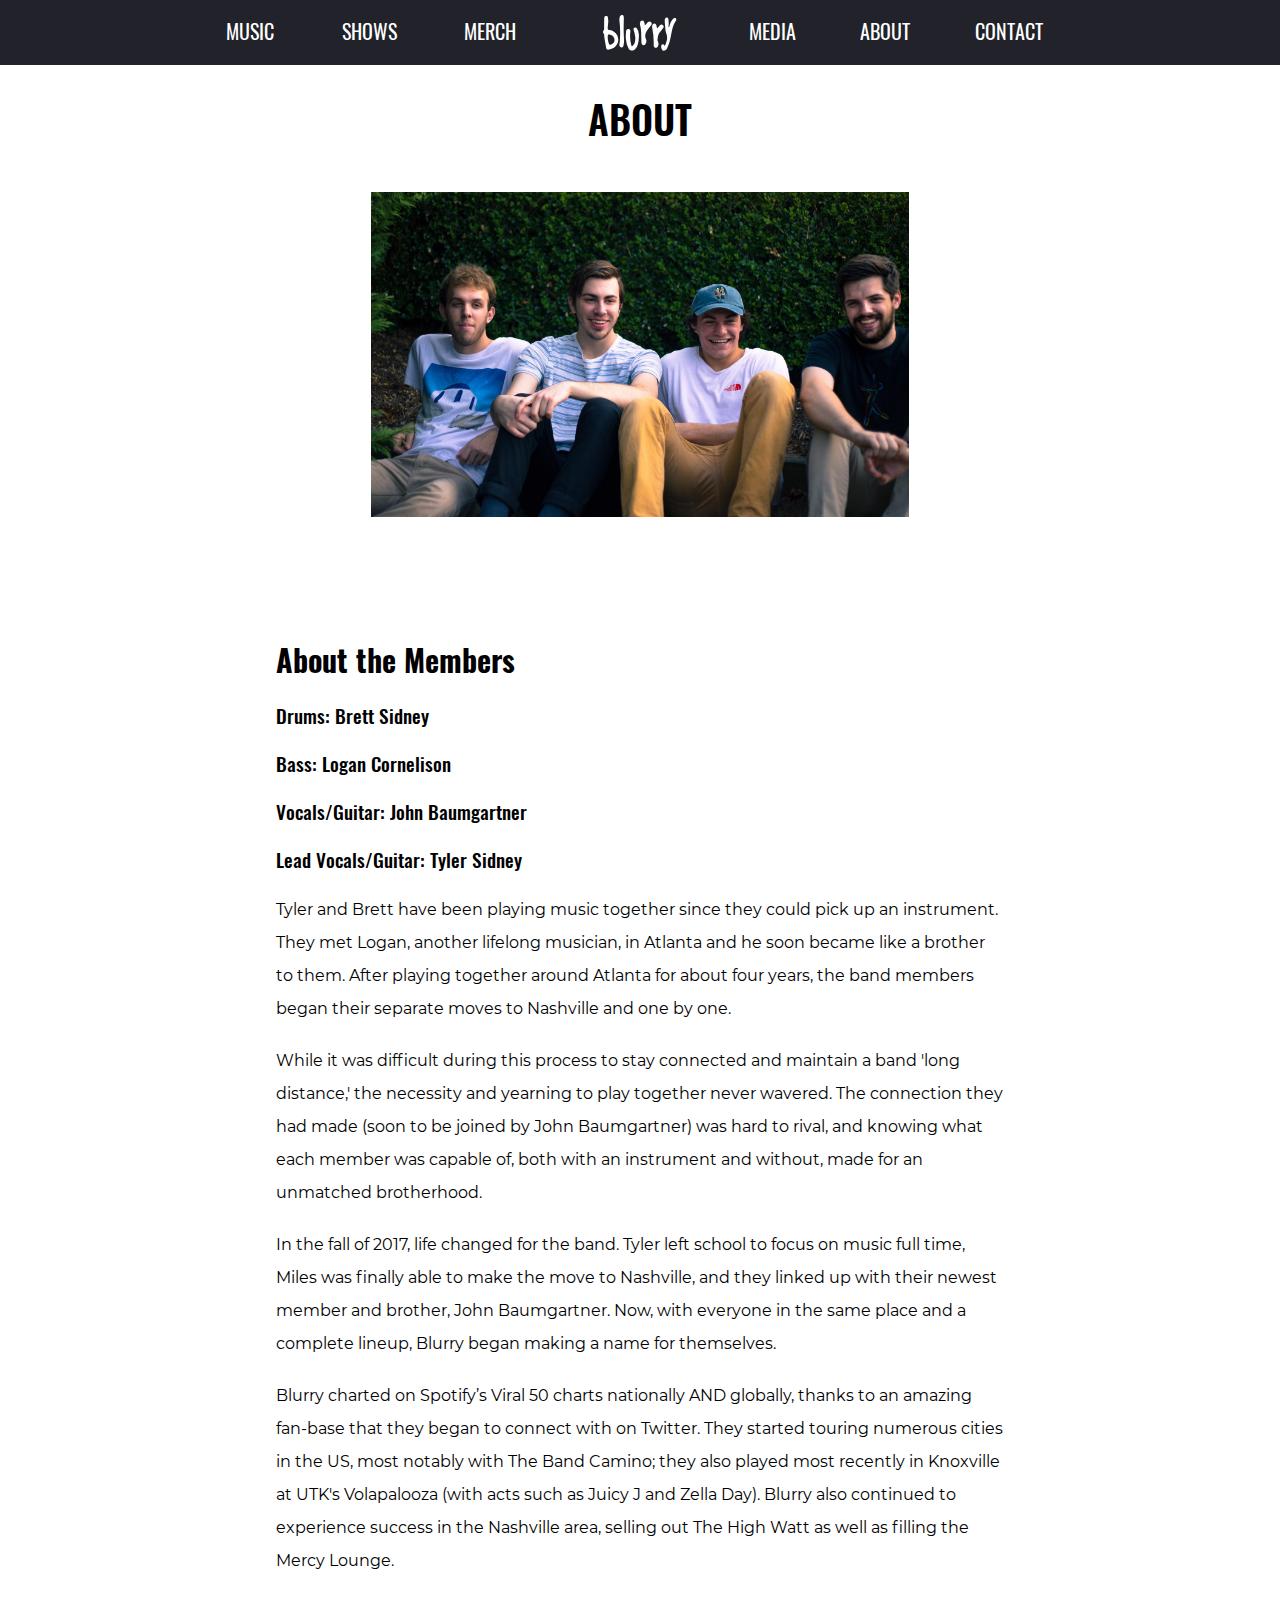
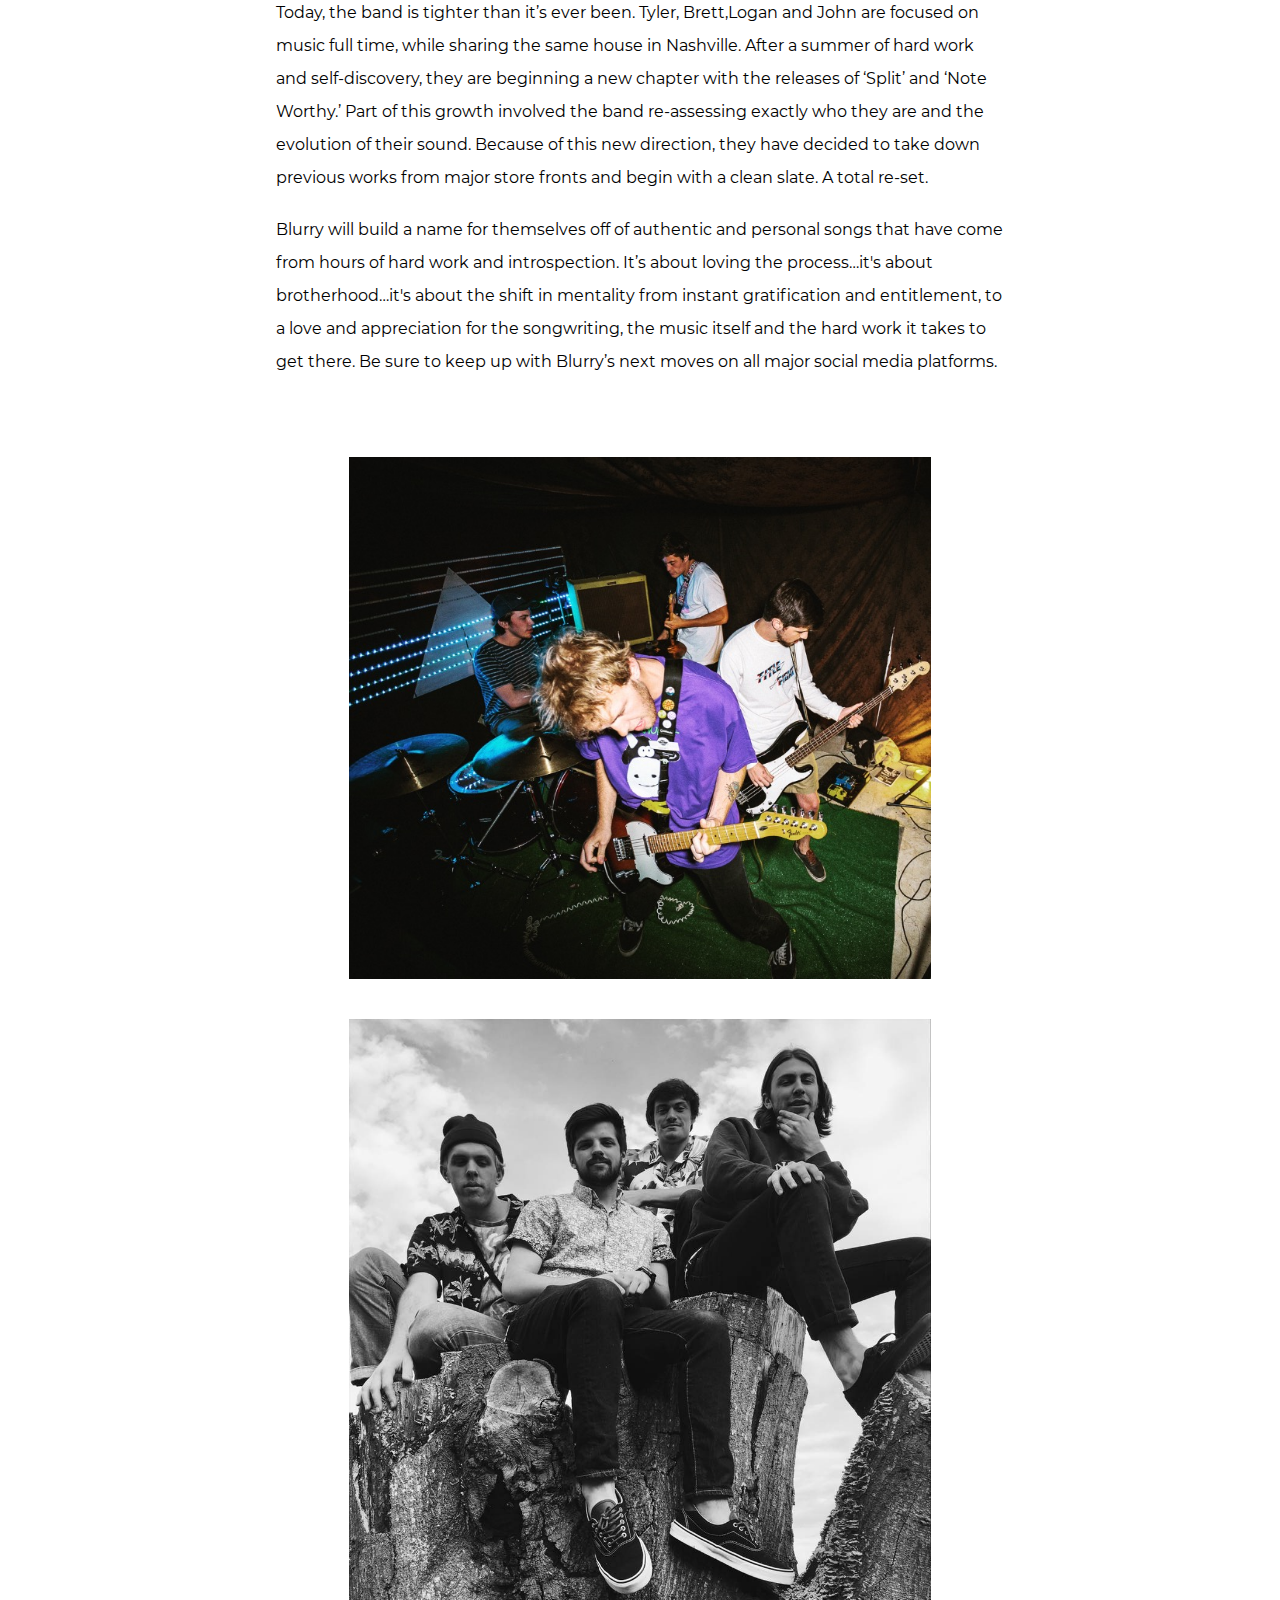
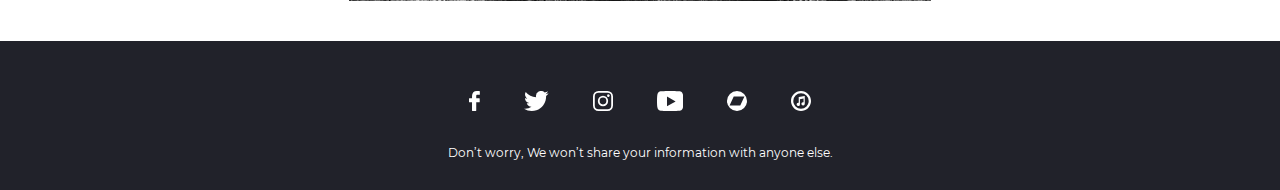
==== commit 1a7ad94c: "about formating" ====
--- a/about.html
+++ b/about.html
@@ -64,9 +64,7 @@
           </div>
          <div id="aboutSection">
             <div id="aboutText">
-          <h1>About</h1>
-          <br>
-          <h2>Members</h2>
+          <h1>About the Members</h1>
           <br>
           <h3>Drums: Brett Sidney</h3>
           <br>
--- a/styleAbout.css
+++ b/styleAbout.css
@@ -250,7 +250,7 @@
     background-color: #21222A;
     display: flex;
     flex-direction: column;
-    justify-content: space-around;
+    align-content: flex-start;
     transform: translateX(100%);
 }
 .menuListM li {
@@ -284,7 +284,7 @@
 }
 
 #aboutSection{
-    width: 70%;
+    width: 60%;
     margin-left: auto;
     margin-right: auto;
     margin-top: 100px;
@@ -293,7 +293,8 @@
 }
 #aboutSection h1{
 text-align: left;
-font-size: 22px;
+font-size: 30px;
+font-family: Oswald-Bold, sans-serif;
 }
 #aboutSection h2{
 text-align: left;
@@ -301,10 +302,13 @@
 }
 #aboutSection h3{
   text-align: left;
-  font-size: 16px;
+  font-size: 19.25px;
+  font-family: Oswald-Medium, sans-serif;
+  font-weight: 100;
 }
 #aboutSection p{
   text-align: left;
+  line-height: 33px;
 }
 #aboutText {
     padding: 20px;
@@ -312,20 +316,21 @@
     flex-grow: 2;
 }
 .acompanyingImages {
-    padding: 20px;
+    margin: 20px;
     flex-basis: 45%;
     flex-grow: 2;
 }
 .acompanyingImages img {
     width: 80%;
+    padding: 20px;
 }
 #aboutPhoto {
     padding-top: 10vh;
-    width: 65%;
+    width: 60%;
     margin: 0 auto 0 auto;
 }
 #aboutPhoto img {
-    width: 100%;
+    width: 70%;
 }
 #aboutPhoto h2 {
     font-family: Oswald-SemiBold, sans-serif;
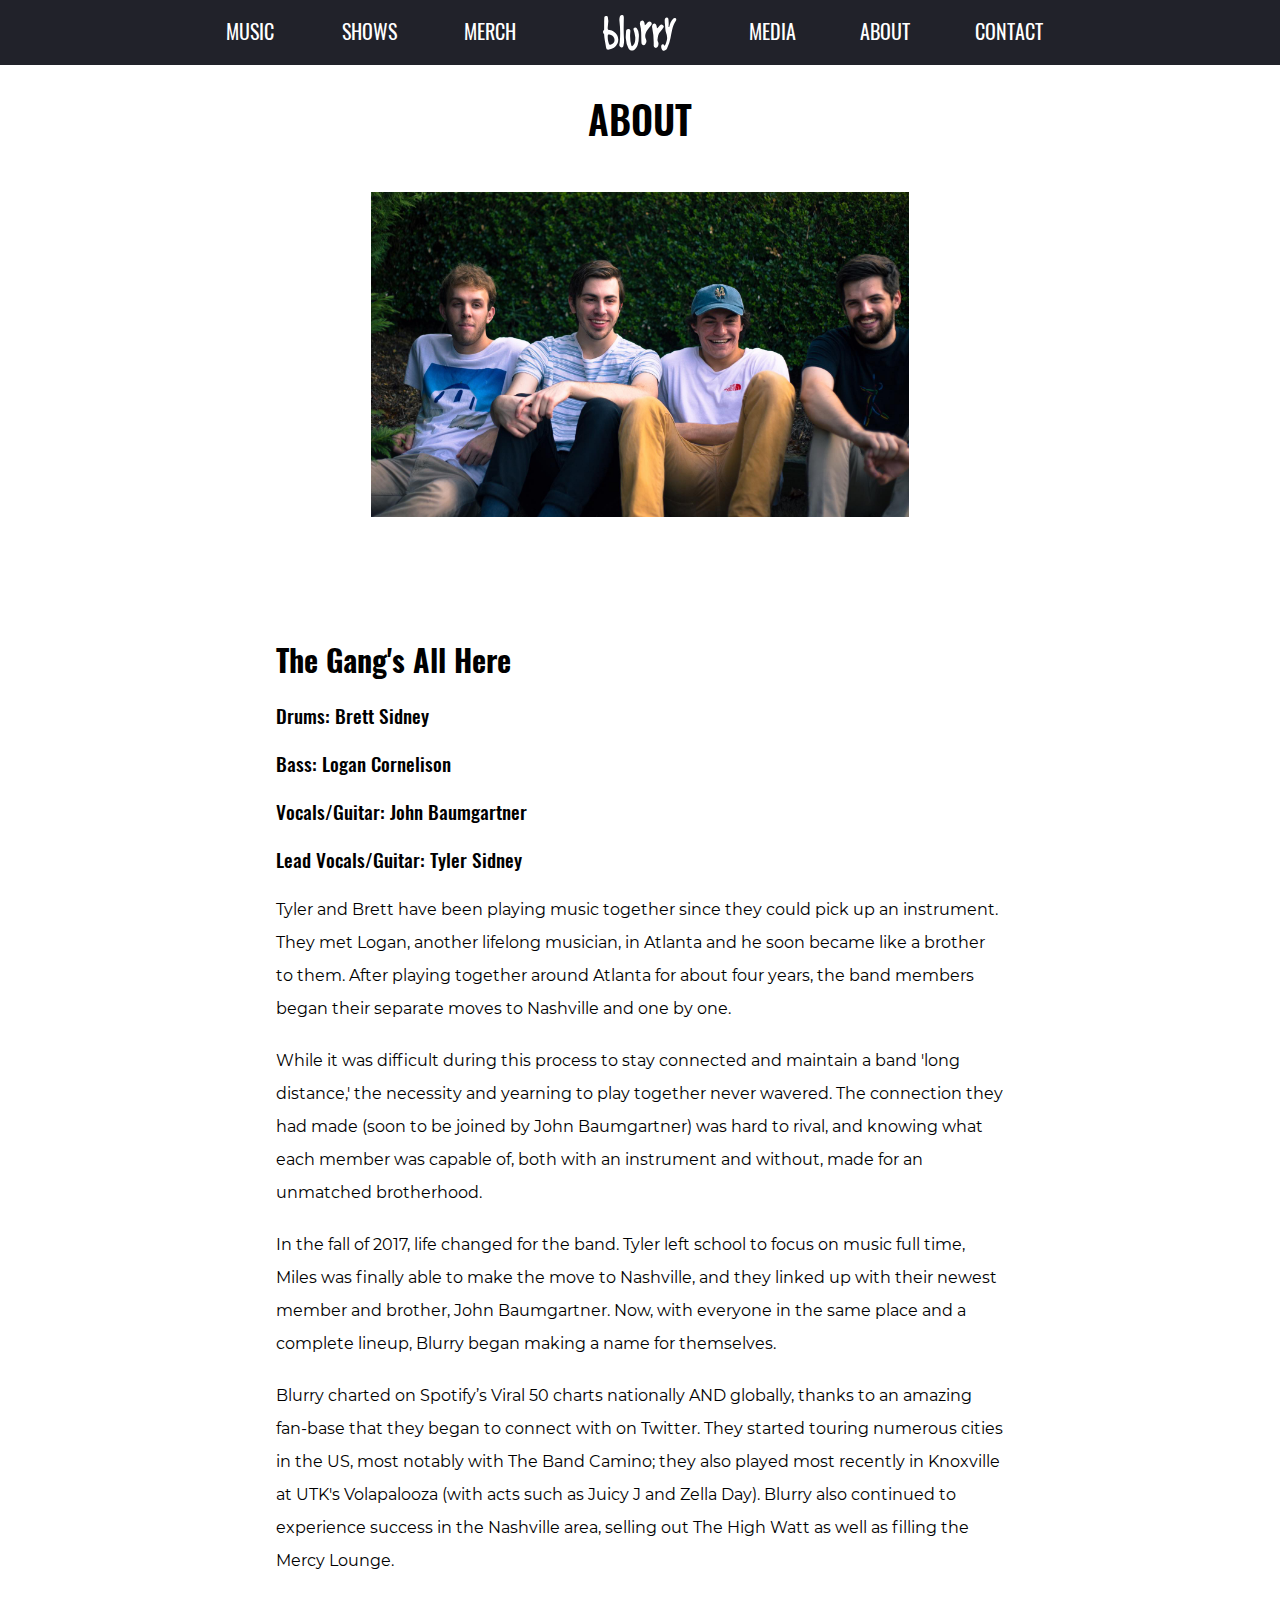
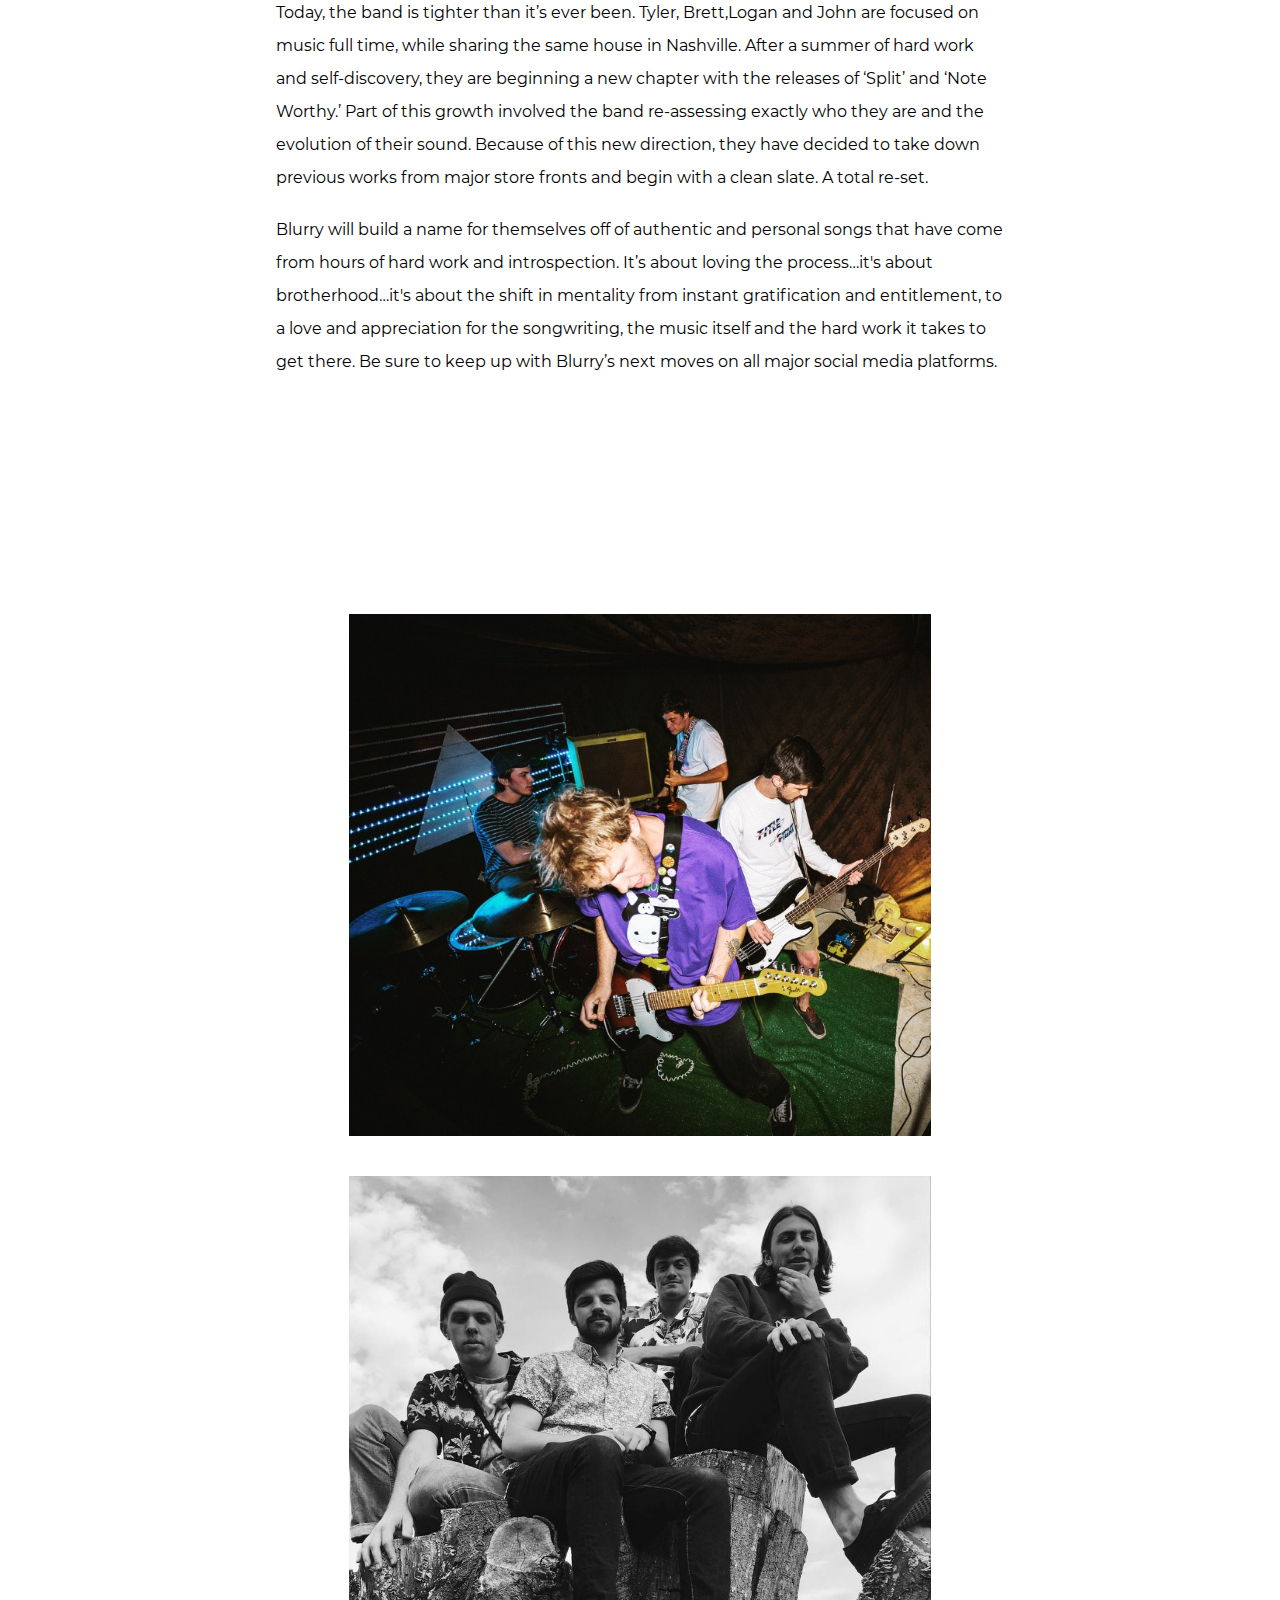
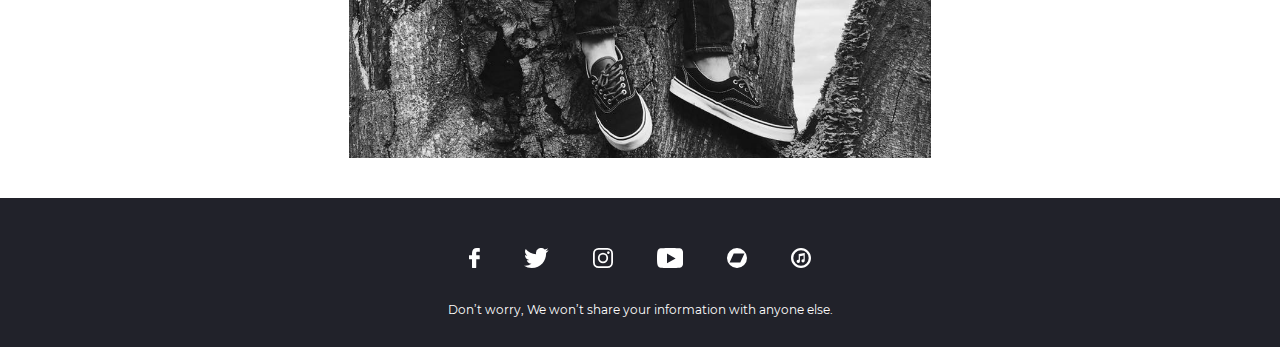
==== commit 1cc5eff4: "about subhead" ====
--- a/about.html
+++ b/about.html
@@ -64,7 +64,7 @@
           </div>
          <div id="aboutSection">
             <div id="aboutText">
-          <h1>About the Members</h1>
+          <h1>The Gang's All Here</h1>
           <br>
           <h3>Drums: Brett Sidney</h3>
           <br>
--- a/styleAbout.css
+++ b/styleAbout.css
@@ -263,7 +263,7 @@
 }
 .menuListM a {
      text-decoration: none;
-     padding: 20px;
+     padding: 15px;
 }
 #footerSocials a svg {
     margin: 0 10px;
@@ -309,6 +309,7 @@
 #aboutSection p{
   text-align: left;
   line-height: 33px;
+
 }
 #aboutText {
     padding: 20px;
@@ -319,6 +320,7 @@
     margin: 20px;
     flex-basis: 45%;
     flex-grow: 2;
+    margin-top: 23%;
 }
 .acompanyingImages img {
     width: 80%;
@@ -336,4 +338,4 @@
     font-family: Oswald-SemiBold, sans-serif;
     font-size: 3vw;
     padding-bottom: 5vh;
-}+}
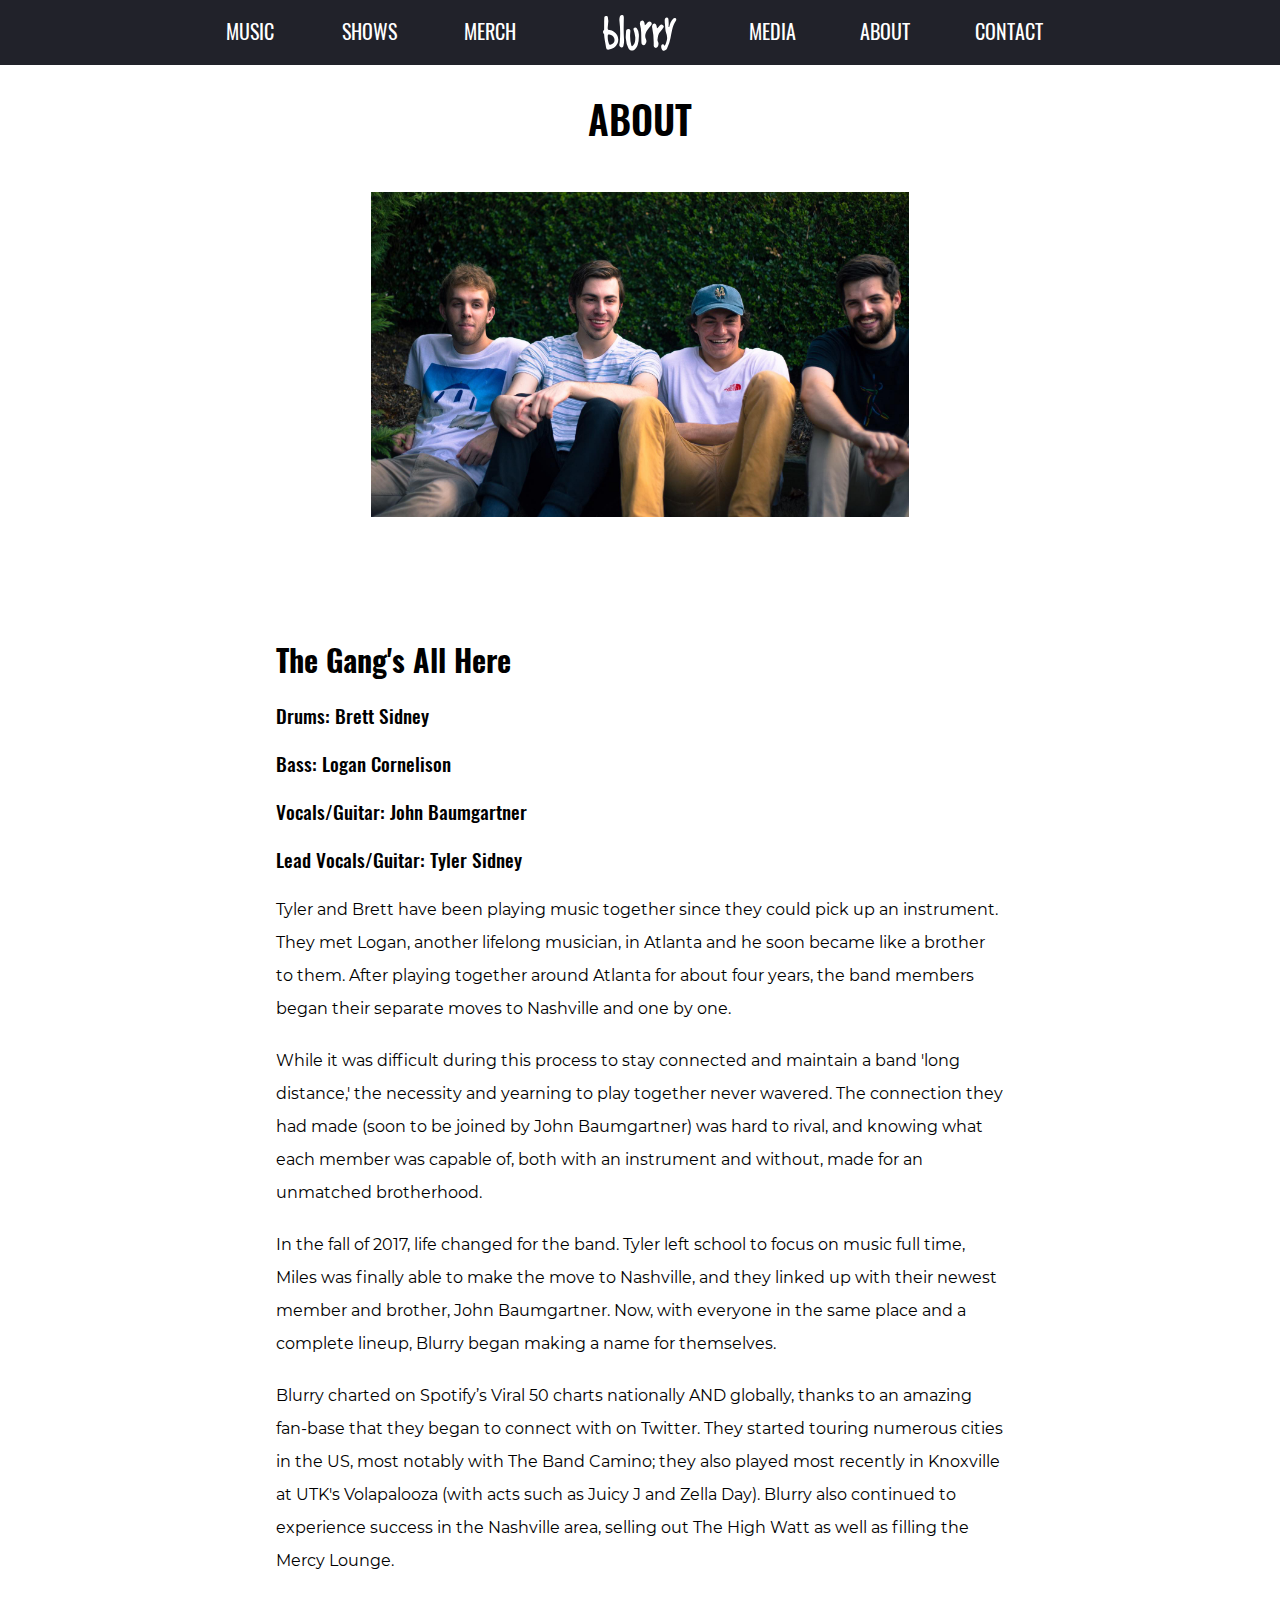
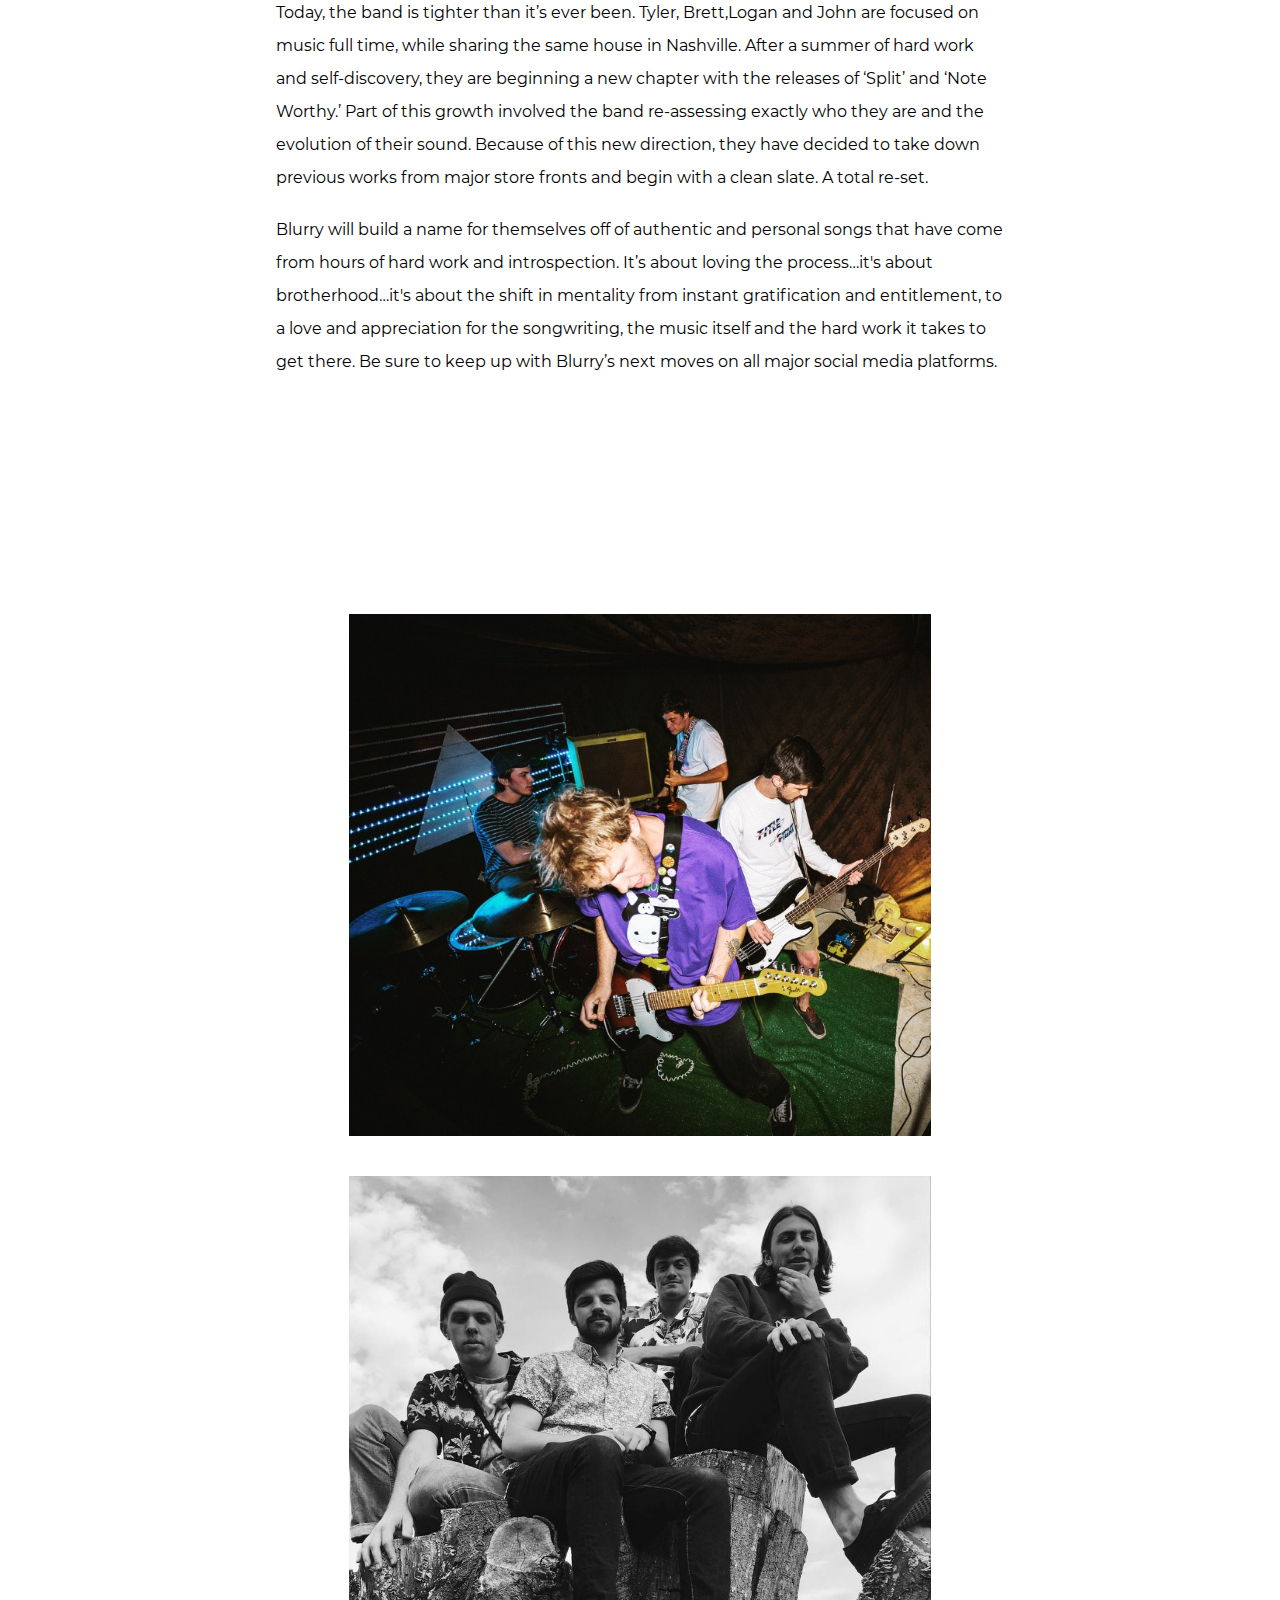
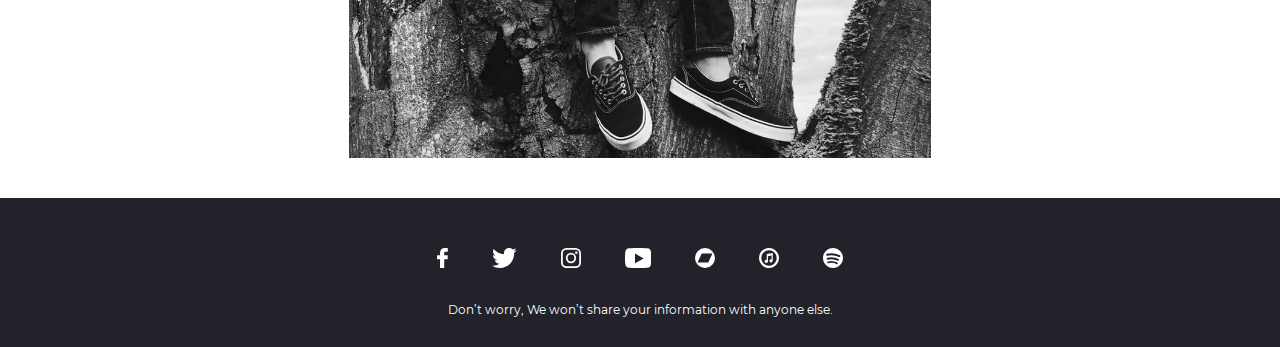
==== commit cab501ca: "footer update" ====
--- a/about.html
+++ b/about.html
@@ -94,14 +94,15 @@
           </div>
         </div>
         <div id="footerSection">
-            <div id="footerSocials">
-                <a href="https://www.facebook.com/blurryboysatl/" target="_blank"><svg id="afa76f82-62f0-4f46-834d-415ce65c0c6b" data-name="Capa 1" xmlns="http://www.w3.org/2000/svg" viewBox="0 0 51.97 96.12"><title>facebook-logo</title><path d="M72.09,0,59.62,0c-14,0-23,9.28-23,23.66v10.9H24a2,2,0,0,0-2,2V52.33a2,2,0,0,0,2,2H36.57V94.16a2,2,0,0,0,2,2H54.88a2,2,0,0,0,2-2V54.29H71.5a2,2,0,0,0,2-2V36.52a2,2,0,0,0-2-2H56.84V25.32c0-4.45,1.06-6.7,6.85-6.7h8.4a2,2,0,0,0,2-2V2A2,2,0,0,0,72.09,0Z" transform="translate(-22.08)" fill="#fff"/></svg></a>
-                <a href="https://twitter.com/blurryboysatl" target="_blank"><svg id="e661186b-d36e-4428-8019-eec3c278ddd9" data-name="Capa 1" xmlns="http://www.w3.org/2000/svg" viewBox="0 0 612 497.12"><title>twitter-logo</title><path d="M612,116.26A250.68,250.68,0,0,1,539.91,136,126.08,126.08,0,0,0,595.1,66.62,253.14,253.14,0,0,1,515.32,97.1,125.64,125.64,0,0,0,301.39,211.56,356.45,356.45,0,0,1,42.64,80.39,125.69,125.69,0,0,0,81.5,248a125.55,125.55,0,0,1-56.87-15.76v1.57a125.67,125.67,0,0,0,100.69,123.1,127.09,127.09,0,0,1-33.08,4.4A120.54,120.54,0,0,1,68.61,359a125.6,125.6,0,0,0,117.25,87.19A251.93,251.93,0,0,1,29.94,499.8,266.58,266.58,0,0,1,0,498.07a354.82,354.82,0,0,0,192.44,56.49c231,0,357.19-191.29,357.19-357.19l-.42-16.25A250.81,250.81,0,0,0,612,116.26Z" transform="translate(0 -57.44)" fill="#fff"/></svg></a>
-                <a href="https://instagram.com/blurryboysatl/" target="_blank"><svg id="acf920f9-8a51-49e1-b524-5eb5b66f9adf" data-name="Layer 1" xmlns="http://www.w3.org/2000/svg" viewBox="0 0 169.06 169.06"><title>instagram-logo</title><path d="M122.41,0H46.65A46.71,46.71,0,0,0,0,46.65v75.76a46.71,46.71,0,0,0,46.65,46.65h75.76a46.71,46.71,0,0,0,46.65-46.65V46.65A46.71,46.71,0,0,0,122.41,0Zm31.65,122.41a31.69,31.69,0,0,1-31.65,31.65H46.65A31.69,31.69,0,0,1,15,122.41V46.65A31.69,31.69,0,0,1,46.65,15h75.76a31.69,31.69,0,0,1,31.65,31.65v75.76Z" fill="#fff"/><path d="M84.53,41a43.56,43.56,0,1,0,43.56,43.56A43.61,43.61,0,0,0,84.53,41Zm0,72.12a28.56,28.56,0,1,1,28.56-28.56A28.59,28.59,0,0,1,84.53,113.09Z" fill="#fff"/><path d="M129.92,28.25a11,11,0,1,0,7.78,3.22A11,11,0,0,0,129.92,28.25Z" fill="#fff"/></svg></a>
-                <a href="https://www.youtube.com/channel/UCrmig-Z3w6P5VohnveE6IrQ" target="_blank"><svg id="bd2797b0-b2f4-4f4b-a3dd-3779425bf911" data-name="e94263f6-17eb-4657-9e86-63453c542a6c" xmlns="http://www.w3.org/2000/svg" viewBox="0 0 512 388.37"><title>youtube-logo</title><path d="M506.7,83.91v0s-5.29-37.95-20.3-54.73C467,7.06,444.91,7.06,435.2,6.21,363.7.89,256,0,256,0S148.3.89,76.8,6.21C67.09,7.1,45,8,25.6,29.21,9.71,45.91,5.3,83.86,5.3,83.86s-5.3,45-5.3,90v41.49c0,45,5.3,89.16,5.3,89.16s5.29,37.95,20.3,54.73c19.42,22.07,45,21.18,56.5,23.83,40.6,4.41,173.9,5.3,173.9,5.3s107.7,0,179.2-6.18c9.71-.88,31.78-1.77,51.2-22.95,15-16.78,20.3-54.73,20.3-54.73s5.3-45,5.3-89.16V173.91C512,128.91,506.7,83.91,506.7,83.91ZM194.21,296.61V105.05l167.72,98Z" transform="translate(0 0)" fill="#fff"/></svg></a>
-                <a href="https://blurrry.bandcamp.com/" target="_blank"><svg id="eac2c8cf-2ed1-47a2-ae08-e6fddf9d1c9d" data-name="Capa 1" xmlns="http://www.w3.org/2000/svg" viewBox="0 0 97.75 97.75"><title>bandcamp-logo</title><path d="M48.88,0A48.88,48.88,0,1,0,97.75,48.88,48.87,48.87,0,0,0,48.88,0ZM64.83,70.86H12.59l20.32-44H85.16Z" fill="#fff"/></svg></a>
-                <a href="https://itunes.apple.com/us/artist/blurry/492459855" target="_blank"><svg id="f992684a-ef6f-44df-9962-8ce8a8aa942b" data-name="Layer 1" xmlns="http://www.w3.org/2000/svg" viewBox="0 0 305 305"><title>itunes-logo</title><path d="M109.59,230a26.56,26.56,0,0,0,3.2-.2,27.16,27.16,0,0,0,23.57-28.56v-.07a3.13,3.13,0,0,0,0-.44v-76.2l55-10.23v56.22a25.15,25.15,0,0,0-9.17-.51,27.16,27.16,0,0,0-23.59,28.63,24.37,24.37,0,0,0,24.48,22.71,25.14,25.14,0,0,0,3.23-.21,27.18,27.18,0,0,0,23.58-28.62v-.07a2.43,2.43,0,0,0,0-.38V78l0-.28a2.5,2.5,0,0,0-1.12-2.28,2.53,2.53,0,0,0-1.93-.36h0l-87,14.85a2.5,2.5,0,0,0-2.08,2.46v86.8a25.18,25.18,0,0,0-9.17-.52A27.11,27.11,0,0,0,85.08,207.3,24.4,24.4,0,0,0,109.59,230Z" fill="#fff"/><path d="M152.5,305C236.59,305,305,236.59,305,152.5S236.59,0,152.5,0,0,68.41,0,152.5,68.41,305,152.5,305Zm0-270A117.5,117.5,0,1,1,35,152.5,117.63,117.63,0,0,1,152.5,35Z" fill="#fff"/></svg></a>
-            </div>
+                <div id="footerSocials">
+                        <a href="https://www.facebook.com/blurryboysatl/" target="_blank"><svg id="afa76f82-62f0-4f46-834d-415ce65c0c6b" data-name="Capa 1" xmlns="http://www.w3.org/2000/svg" viewBox="0 0 51.97 96.12"><title>facebook-logo</title><path d="M72.09,0,59.62,0c-14,0-23,9.28-23,23.66v10.9H24a2,2,0,0,0-2,2V52.33a2,2,0,0,0,2,2H36.57V94.16a2,2,0,0,0,2,2H54.88a2,2,0,0,0,2-2V54.29H71.5a2,2,0,0,0,2-2V36.52a2,2,0,0,0-2-2H56.84V25.32c0-4.45,1.06-6.7,6.85-6.7h8.4a2,2,0,0,0,2-2V2A2,2,0,0,0,72.09,0Z" transform="translate(-22.08)"/></svg></a>
+                        <a href="https://twitter.com/blurryboysatl" target="_blank"><svg id="e661186b-d36e-4428-8019-eec3c278ddd9" data-name="Capa 1" xmlns="http://www.w3.org/2000/svg" viewBox="0 0 612 497.12"><title>twitter-logo</title><path d="M612,116.26A250.68,250.68,0,0,1,539.91,136,126.08,126.08,0,0,0,595.1,66.62,253.14,253.14,0,0,1,515.32,97.1,125.64,125.64,0,0,0,301.39,211.56,356.45,356.45,0,0,1,42.64,80.39,125.69,125.69,0,0,0,81.5,248a125.55,125.55,0,0,1-56.87-15.76v1.57a125.67,125.67,0,0,0,100.69,123.1,127.09,127.09,0,0,1-33.08,4.4A120.54,120.54,0,0,1,68.61,359a125.6,125.6,0,0,0,117.25,87.19A251.93,251.93,0,0,1,29.94,499.8,266.58,266.58,0,0,1,0,498.07a354.82,354.82,0,0,0,192.44,56.49c231,0,357.19-191.29,357.19-357.19l-.42-16.25A250.81,250.81,0,0,0,612,116.26Z" transform="translate(0 -57.44)"/></svg></a>
+                        <a href="https://instagram.com/blurryboysatl/" target="_blank"><svg id="acf920f9-8a51-49e1-b524-5eb5b66f9adf" data-name="Layer 1" xmlns="http://www.w3.org/2000/svg" viewBox="0 0 169.06 169.06"><title>instagram-logo</title><path d="M122.41,0H46.65A46.71,46.71,0,0,0,0,46.65v75.76a46.71,46.71,0,0,0,46.65,46.65h75.76a46.71,46.71,0,0,0,46.65-46.65V46.65A46.71,46.71,0,0,0,122.41,0Zm31.65,122.41a31.69,31.69,0,0,1-31.65,31.65H46.65A31.69,31.69,0,0,1,15,122.41V46.65A31.69,31.69,0,0,1,46.65,15h75.76a31.69,31.69,0,0,1,31.65,31.65v75.76Z" /><path d="M84.53,41a43.56,43.56,0,1,0,43.56,43.56A43.61,43.61,0,0,0,84.53,41Zm0,72.12a28.56,28.56,0,1,1,28.56-28.56A28.59,28.59,0,0,1,84.53,113.09Z"/><path d="M129.92,28.25a11,11,0,1,0,7.78,3.22A11,11,0,0,0,129.92,28.25Z"/></svg></a>
+                        <a href="https://www.youtube.com/channel/UCrmig-Z3w6P5VohnveE6IrQ" target="_blank"><svg id="bd2797b0-b2f4-4f4b-a3dd-3779425bf911" data-name="e94263f6-17eb-4657-9e86-63453c542a6c" xmlns="http://www.w3.org/2000/svg" viewBox="0 0 512 388.37"><title>youtube-logo</title><path d="M506.7,83.91v0s-5.29-37.95-20.3-54.73C467,7.06,444.91,7.06,435.2,6.21,363.7.89,256,0,256,0S148.3.89,76.8,6.21C67.09,7.1,45,8,25.6,29.21,9.71,45.91,5.3,83.86,5.3,83.86s-5.3,45-5.3,90v41.49c0,45,5.3,89.16,5.3,89.16s5.29,37.95,20.3,54.73c19.42,22.07,45,21.18,56.5,23.83,40.6,4.41,173.9,5.3,173.9,5.3s107.7,0,179.2-6.18c9.71-.88,31.78-1.77,51.2-22.95,15-16.78,20.3-54.73,20.3-54.73s5.3-45,5.3-89.16V173.91C512,128.91,506.7,83.91,506.7,83.91ZM194.21,296.61V105.05l167.72,98Z" transform="translate(0 0)"/></svg></a>
+                        <a href="https://blurrry.bandcamp.com/" target="_blank"><svg id="eac2c8cf-2ed1-47a2-ae08-e6fddf9d1c9d" data-name="Capa 1" xmlns="http://www.w3.org/2000/svg" viewBox="0 0 97.75 97.75"><title>bandcamp-logo</title><path d="M48.88,0A48.88,48.88,0,1,0,97.75,48.88,48.87,48.87,0,0,0,48.88,0ZM64.83,70.86H12.59l20.32-44H85.16Z"/></svg></a>
+                        <a href="https://itunes.apple.com/us/artist/blurry/492459855" target="_blank"><svg id="f992684a-ef6f-44df-9962-8ce8a8aa942b" data-name="Layer 1" xmlns="http://www.w3.org/2000/svg" viewBox="0 0 305 305"><title>itunes-logo</title><path d="M109.59,230a26.56,26.56,0,0,0,3.2-.2,27.16,27.16,0,0,0,23.57-28.56v-.07a3.13,3.13,0,0,0,0-.44v-76.2l55-10.23v56.22a25.15,25.15,0,0,0-9.17-.51,27.16,27.16,0,0,0-23.59,28.63,24.37,24.37,0,0,0,24.48,22.71,25.14,25.14,0,0,0,3.23-.21,27.18,27.18,0,0,0,23.58-28.62v-.07a2.43,2.43,0,0,0,0-.38V78l0-.28a2.5,2.5,0,0,0-1.12-2.28,2.53,2.53,0,0,0-1.93-.36h0l-87,14.85a2.5,2.5,0,0,0-2.08,2.46v86.8a25.18,25.18,0,0,0-9.17-.52A27.11,27.11,0,0,0,85.08,207.3,24.4,24.4,0,0,0,109.59,230Z"/><path d="M152.5,305C236.59,305,305,236.59,305,152.5S236.59,0,152.5,0,0,68.41,0,152.5,68.41,305,152.5,305Zm0-270A117.5,117.5,0,1,1,35,152.5,117.63,117.63,0,0,1,152.5,35Z"/></svg></a>
+                        <a href="https://open.spotify.com/artist/1wLdelhIvDUZsjWZUI5SBs?si=8ZGWwWfhTGakFr8AbKKmmw"><svg id="Capa_1" data-name="Capa 1" xmlns="http://www.w3.org/2000/svg" viewBox="0 0 508.52 508.52"><defs></defs><title>spotify</title><path class="cls-1" d="M254.26,0C113.85,0,0,113.85,0,254.26S113.85,508.52,254.26,508.52,508.52,394.67,508.52,254.26,394.67,0,254.26,0ZM371.7,403.29a17.37,17.37,0,0,1-15.29,9.06,17.55,17.55,0,0,1-8.42-2.13,278.09,278.09,0,0,0-215.81-21.93,17.41,17.41,0,0,1-21.83-11.54c-2.86-9.18,2.29-28.7,11.54-31.59a313.17,313.17,0,0,1,243,24.69C373.32,374.46,376.4,394.87,371.7,403.29ZM404,307.53c-3.62,7-10.74,18.34-18.09,18.34a19.44,19.44,0,0,1-9.37-2.32,353,353,0,0,0-255.18-27,20.36,20.36,0,0,1-25-14.3c-2.92-10.9,3.47-29.43,14.34-32.39A393.79,393.79,0,0,1,395.28,280.1,20.31,20.31,0,0,1,404,307.53Zm13.51-76.69a23.36,23.36,0,0,1-10.36-2.45A428.12,428.12,0,0,0,214.4,183.16a435.94,435.94,0,0,0-104.53,12.72,23.29,23.29,0,0,1-28.22-17c-3.12-12.46,4.51-27.55,17-30.64a480.53,480.53,0,0,1,115.72-14.11A474.82,474.82,0,0,1,428,184.24a23.29,23.29,0,0,1,10.49,31.25C434.31,223.65,426.11,230.84,417.53,230.84Z"/></svg></a>
+                    </div>
             <p>Don’t worry, We won’t share your information with anyone else.</p>
         </div>
     </div>
--- a/styleAbout.css
+++ b/styleAbout.css
@@ -165,7 +165,62 @@
 .toggle #line3 {
     transform: rotate(45deg) translate(-5px,-6px);
 }
+#aboutSection{
+    width: 60%;
+    margin-left: auto;
+    margin-right: auto;
+    margin-top: 100px;
+    display: flex;
+    flex-wrap: wrap;
+}
+#aboutSection h1{
+text-align: left;
+font-size: 30px;
+font-family: Oswald-Bold, sans-serif;
+}
+#aboutSection h2{
+text-align: left;
+font-size: 18px;
+}
+#aboutSection h3{
+  text-align: left;
+  font-size: 19.25px;
+  font-family: Oswald-Medium, sans-serif;
+  font-weight: 100;
+}
+#aboutSection p{
+  text-align: left;
+  line-height: 33px;
 
+}
+#aboutText {
+    padding: 20px;
+    flex-basis: 45%;
+    flex-grow: 2;
+}
+.acompanyingImages {
+    margin: 20px;
+    flex-basis: 45%;
+    flex-grow: 2;
+    margin-top: 23%;
+}
+.acompanyingImages img {
+    width: 80%;
+    padding: 20px;
+}
+#aboutPhoto {
+    padding-top: 10vh;
+    width: 60%;
+    margin: 0 auto 0 auto;
+}
+#aboutPhoto img {
+    width: 70%;
+}
+#aboutPhoto h2 {
+    font-family: Oswald-SemiBold, sans-serif;
+    font-size: 3vw;
+    padding-bottom: 5vh;
+}
 /*------Footer------*/
 #footerSection {
     background-color: #21222A;
@@ -181,6 +236,11 @@
 #footerSocials a svg {
     height: 20px;
     margin: 0 20px;
+    fill: white;
+}
+#footerSocials a svg:hover {
+    fill: #AE8862;
+    transition: .01s;
 }
 #footerSection p {
     color: white;
@@ -271,6 +331,9 @@
 #aboutPhoto h2 {
     font-size: 7vw;
 }
+#aboutSection {
+    width: 90%;
+}
 }
 @media screen and (max-width: 485px) {
     #aboutPhoto h2 {
@@ -281,61 +344,4 @@
     margin-left: auto;
     margin-right: auto;
 }
-}
-
-#aboutSection{
-    width: 60%;
-    margin-left: auto;
-    margin-right: auto;
-    margin-top: 100px;
-    display: flex;
-    flex-wrap: wrap;
-}
-#aboutSection h1{
-text-align: left;
-font-size: 30px;
-font-family: Oswald-Bold, sans-serif;
-}
-#aboutSection h2{
-text-align: left;
-font-size: 18px;
-}
-#aboutSection h3{
-  text-align: left;
-  font-size: 19.25px;
-  font-family: Oswald-Medium, sans-serif;
-  font-weight: 100;
-}
-#aboutSection p{
-  text-align: left;
-  line-height: 33px;
-
-}
-#aboutText {
-    padding: 20px;
-    flex-basis: 45%;
-    flex-grow: 2;
-}
-.acompanyingImages {
-    margin: 20px;
-    flex-basis: 45%;
-    flex-grow: 2;
-    margin-top: 23%;
-}
-.acompanyingImages img {
-    width: 80%;
-    padding: 20px;
-}
-#aboutPhoto {
-    padding-top: 10vh;
-    width: 60%;
-    margin: 0 auto 0 auto;
-}
-#aboutPhoto img {
-    width: 70%;
-}
-#aboutPhoto h2 {
-    font-family: Oswald-SemiBold, sans-serif;
-    font-size: 3vw;
-    padding-bottom: 5vh;
-}
+}